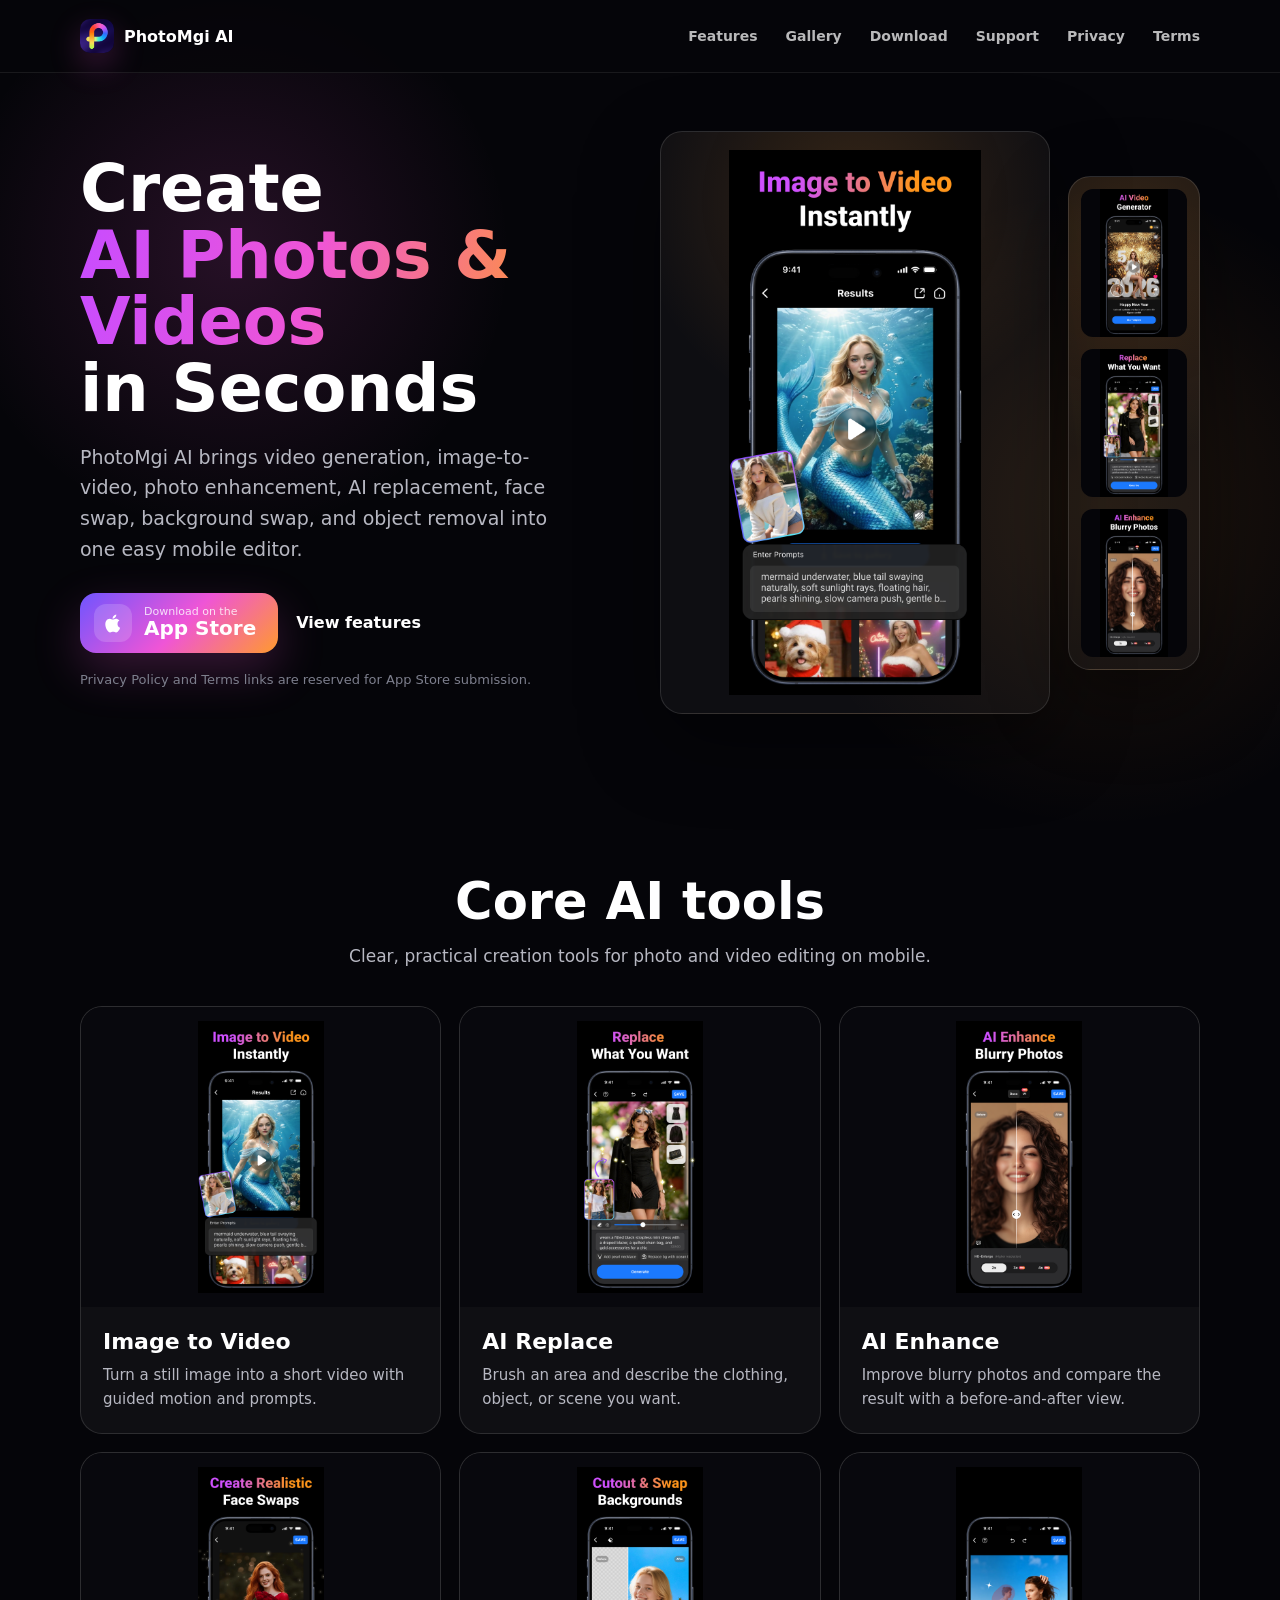
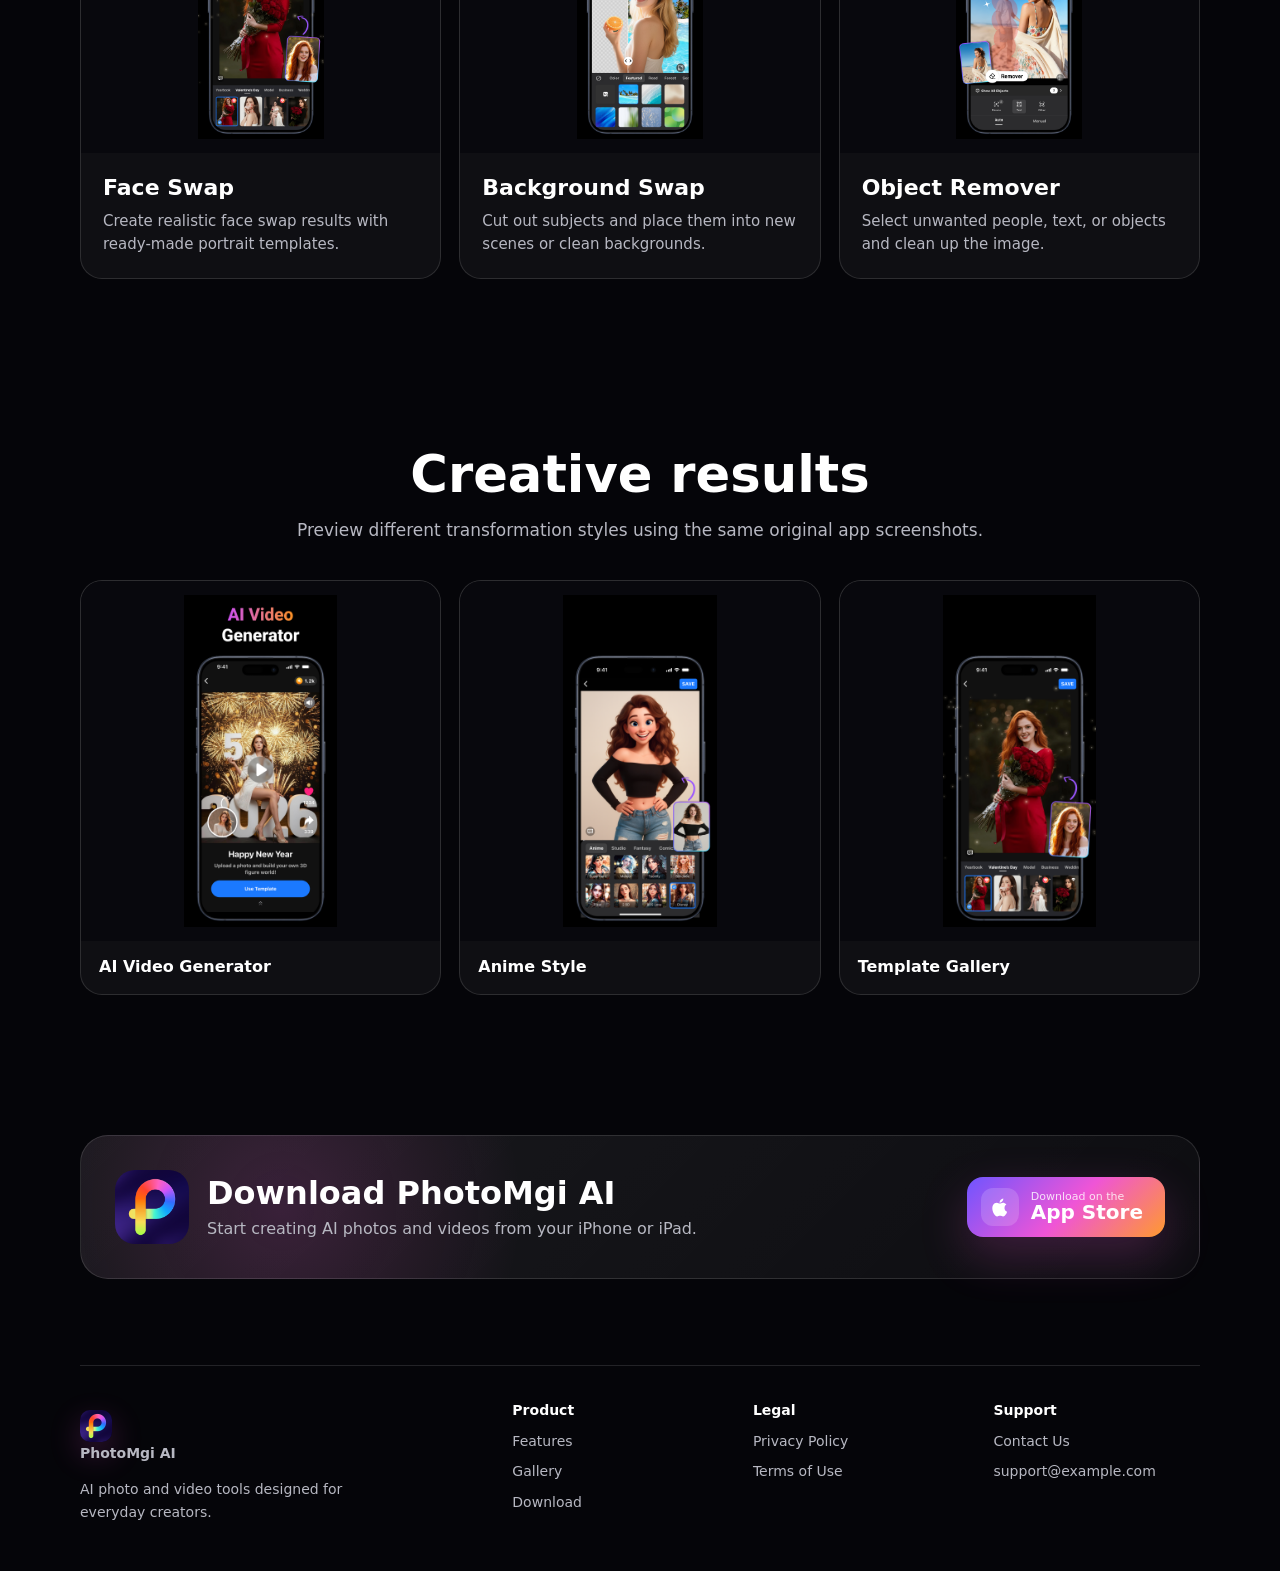
==== index.html @ 62ba2e7f "Add files via upload" ====
<!doctype html>
<html lang="en">
  <head>
    <meta charset="utf-8" />
    <meta name="viewport" content="width=device-width, initial-scale=1" />
    <title>PhotoMgi AI - AI Photo & Video Creator</title>
    <meta
      name="description"
      content="PhotoMgi AI helps you create AI videos, enhance photos, replace objects, swap backgrounds, and explore creative styles from your phone."
    />
    <link rel="icon" href="assets/logo.png" />
    <link rel="stylesheet" href="styles.css" />
  </head>
  <body>
    <header class="site-header">
      <div class="header-inner">
        <a class="brand" href="#top" aria-label="PhotoMgi AI home">
          <img src="assets/logo.png" alt="" />
          <span>PhotoMgi AI</span>
        </a>

        <button class="menu-button" type="button" aria-expanded="false" aria-controls="site-nav" data-menu-button>
          <span></span>
          <span></span>
        </button>

        <nav class="site-nav" id="site-nav" data-site-nav>
          <a href="#features">Features</a>
          <a href="#gallery">Gallery</a>
          <a href="#download">Download</a>
          <a href="#support">Support</a>
          <a href="#" data-placeholder-link>Privacy</a>
          <a href="#" data-placeholder-link>Terms</a>
        </nav>
      </div>
    </header>

    <main id="top">
      <section class="hero section">
        <div class="hero-copy">
          <h1>
            <span>Create</span>
            <span class="gradient-title">AI Photos & Videos</span>
            <span>in Seconds</span>
          </h1>
          <p>
            PhotoMgi AI brings video generation, image-to-video, photo enhancement,
            AI replacement, face swap, background swap, and object removal into one
            easy mobile editor.
          </p>
          <div class="hero-actions">
            <a class="store-button" href="#download">
              <span class="apple-icon" aria-hidden="true">
                <svg viewBox="0 0 24 24">
                  <path d="M16.5 12.9c0-2.2 1.8-3.2 1.9-3.3-1-1.5-2.6-1.7-3.2-1.8-1.4-.1-2.7.8-3.4.8-.7 0-1.8-.8-3-.8-1.5 0-2.9.9-3.7 2.2-1.6 2.8-.4 7 1.1 9.2.8 1.1 1.7 2.3 2.9 2.3 1.2 0 1.6-.7 3-.7s1.8.7 3 .7c1.3 0 2.1-1.1 2.8-2.2.9-1.3 1.2-2.5 1.2-2.6 0-.1-2.6-1-2.6-3.8ZM14.3 6.3c.6-.8 1.1-1.8 1-2.8-1 .1-2 .7-2.7 1.5-.6.7-1.1 1.7-1 2.7 1.1.1 2.1-.6 2.7-1.4Z" />
                </svg>
              </span>
              <span>
                <small>Download on the</small>
                <strong>App Store</strong>
              </span>
            </a>
            <a class="text-link" href="#features">View features</a>
          </div>
          <p class="fine-print">Privacy Policy and Terms links are reserved for App Store submission.</p>
        </div>

        <div class="hero-media" aria-label="PhotoMgi AI app screenshots">
          <figure class="primary-shot">
            <img src="assets/5.png" alt="PhotoMgi AI Image to Video screenshot" />
          </figure>
          <div class="shot-thumbs" aria-label="More PhotoMgi AI screenshots">
            <img src="assets/1.png" alt="AI Video Generator screenshot" />
            <img src="assets/4.png" alt="AI Replace screenshot" />
            <img src="assets/6.png" alt="AI Enhance screenshot" />
          </div>
        </div>
      </section>

      <section class="section feature-section" id="features">
        <div class="section-heading">
          <h2>Core AI tools</h2>
          <p>Clear, practical creation tools for photo and video editing on mobile.</p>
        </div>

        <div class="feature-grid">
          <article class="feature-card">
            <img src="assets/5.png" alt="Image to Video screenshot" />
            <div>
              <h3>Image to Video</h3>
              <p>Turn a still image into a short video with guided motion and prompts.</p>
            </div>
          </article>
          <article class="feature-card">
            <img src="assets/4.png" alt="AI Replace screenshot" />
            <div>
              <h3>AI Replace</h3>
              <p>Brush an area and describe the clothing, object, or scene you want.</p>
            </div>
          </article>
          <article class="feature-card">
            <img src="assets/6.png" alt="AI Enhance screenshot" />
            <div>
              <h3>AI Enhance</h3>
              <p>Improve blurry photos and compare the result with a before-and-after view.</p>
            </div>
          </article>
          <article class="feature-card">
            <img src="assets/7.png" alt="Face Swap screenshot" />
            <div>
              <h3>Face Swap</h3>
              <p>Create realistic face swap results with ready-made portrait templates.</p>
            </div>
          </article>
          <article class="feature-card">
            <img src="assets/8.png" alt="Background Swap screenshot" />
            <div>
              <h3>Background Swap</h3>
              <p>Cut out subjects and place them into new scenes or clean backgrounds.</p>
            </div>
          </article>
          <article class="feature-card">
            <img src="assets/2.png" alt="Object Remover screenshot" />
            <div>
              <h3>Object Remover</h3>
              <p>Select unwanted people, text, or objects and clean up the image.</p>
            </div>
          </article>
        </div>
      </section>

      <section class="section gallery-section" id="gallery">
        <div class="section-heading">
          <h2>Creative results</h2>
          <p>Preview different transformation styles using the same original app screenshots.</p>
        </div>
        <div class="gallery-row">
          <figure>
            <img src="assets/1.png" alt="AI Video Generator screenshot" />
            <figcaption>AI Video Generator</figcaption>
          </figure>
          <figure>
            <img src="assets/3.png" alt="Anime style screenshot" />
            <figcaption>Anime Style</figcaption>
          </figure>
          <figure>
            <img src="assets/759.png" alt="Template gallery screenshot" />
            <figcaption>Template Gallery</figcaption>
          </figure>
        </div>
      </section>

      <section class="download-section section" id="download">
        <div class="download-copy">
          <img src="assets/logo.png" alt="" />
          <div>
            <h2>Download PhotoMgi AI</h2>
            <p>Start creating AI photos and videos from your iPhone or iPad.</p>
          </div>
        </div>
        <a class="store-button" href="#" data-placeholder-link>
          <span class="apple-icon" aria-hidden="true">
            <svg viewBox="0 0 24 24">
              <path d="M16.5 12.9c0-2.2 1.8-3.2 1.9-3.3-1-1.5-2.6-1.7-3.2-1.8-1.4-.1-2.7.8-3.4.8-.7 0-1.8-.8-3-.8-1.5 0-2.9.9-3.7 2.2-1.6 2.8-.4 7 1.1 9.2.8 1.1 1.7 2.3 2.9 2.3 1.2 0 1.6-.7 3-.7s1.8.7 3 .7c1.3 0 2.1-1.1 2.8-2.2.9-1.3 1.2-2.5 1.2-2.6 0-.1-2.6-1-2.6-3.8ZM14.3 6.3c.6-.8 1.1-1.8 1-2.8-1 .1-2 .7-2.7 1.5-.6.7-1.1 1.7-1 2.7 1.1.1 2.1-.6 2.7-1.4Z" />
            </svg>
          </span>
          <span>
            <small>Download on the</small>
            <strong>App Store</strong>
          </span>
        </a>
      </section>
    </main>

    <footer class="site-footer" id="support">
      <div>
        <a class="brand footer-brand" href="#top">
          <img src="assets/logo.png" alt="" />
          <span>PhotoMgi AI</span>
        </a>
        <p>AI photo and video tools designed for everyday creators.</p>
      </div>
      <nav aria-label="Footer product links">
        <h4>Product</h4>
        <a href="#features">Features</a>
        <a href="#gallery">Gallery</a>
        <a href="#download">Download</a>
      </nav>
      <nav aria-label="Legal links">
        <h4>Legal</h4>
        <a href="#" data-placeholder-link>Privacy Policy</a>
        <a href="#" data-placeholder-link>Terms of Use</a>
      </nav>
      <nav aria-label="Support links">
        <h4>Support</h4>
        <a href="mailto:support@example.com">Contact Us</a>
        <a href="mailto:support@example.com">support@example.com</a>
      </nav>
    </footer>

    <div class="toast" role="status" aria-live="polite" data-toast>
      Link placeholder ready. Send the final URL and I can replace it.
    </div>

    <script src="script.js"></script>
  </body>
</html>
---- styles.css ----
:root {
  color-scheme: dark;
  --bg: #050509;
  --panel: #121218;
  --panel-2: #191922;
  --text: #ffffff;
  --muted: #b7b8c2;
  --soft: #7d7f8d;
  --line: rgba(255, 255, 255, 0.12);
  --pink: #ef55d6;
  --orange: #ff9a2e;
  --blue: #2384ff;
  --radius: 22px;
  font-family: Inter, ui-sans-serif, system-ui, -apple-system, BlinkMacSystemFont, "Segoe UI", sans-serif;
}

* {
  box-sizing: border-box;
}

html {
  scroll-behavior: smooth;
}

body {
  margin: 0;
  background:
    radial-gradient(circle at 18% 8%, rgba(239, 85, 214, 0.14), transparent 280px),
    radial-gradient(circle at 86% 16%, rgba(255, 154, 46, 0.11), transparent 320px),
    var(--bg);
  color: var(--text);
}

a {
  color: inherit;
  text-decoration: none;
}

img {
  display: block;
  max-width: 100%;
}

button {
  font: inherit;
}

.section,
.header-inner,
.site-footer {
  width: min(1120px, calc(100% - 40px));
  margin: 0 auto;
}

.site-header {
  z-index: 20;
  border-bottom: 1px solid rgba(255, 255, 255, 0.08);
  background: rgba(5, 5, 9, 0.82);
}

.header-inner {
  display: flex;
  align-items: center;
  justify-content: space-between;
  min-height: 72px;
  gap: 22px;
}

.brand {
  display: inline-flex;
  align-items: center;
  gap: 10px;
  font-weight: 850;
  letter-spacing: 0;
}

.brand img {
  width: 34px;
  height: 34px;
  border-radius: 10px;
  box-shadow: 0 12px 32px rgba(239, 85, 214, 0.24);
}

.site-nav {
  display: flex;
  align-items: center;
  gap: 28px;
  color: rgba(255, 255, 255, 0.72);
  font-size: 14px;
  font-weight: 700;
}

.site-nav a:hover {
  color: #fff;
}

.menu-button {
  display: none;
}

.hero {
  display: grid;
  grid-template-columns: minmax(0, 0.9fr) minmax(360px, 1.1fr);
  align-items: center;
  gap: 50px;
  padding: 58px 0 76px;
}

.hero-copy h1 {
  max-width: 620px;
  margin: 0;
  font-size: clamp(48px, 5.1vw, 72px);
  line-height: 1.02;
  font-weight: 900;
  letter-spacing: 0;
}

.hero-copy h1 span {
  display: block;
}

.hero-copy h1 .gradient-title {
  background: linear-gradient(100deg, #c84cff 0%, var(--pink) 48%, var(--orange) 100%);
  -webkit-background-clip: text;
  color: transparent;
}

.hero-copy p {
  max-width: 560px;
  margin: 20px 0 0;
  color: var(--muted);
  font-size: 19px;
  line-height: 1.62;
}

.hero-actions {
  display: flex;
  flex-wrap: wrap;
  align-items: center;
  gap: 18px;
  margin-top: 28px;
}

.store-button {
  display: inline-flex;
  align-items: center;
  gap: 12px;
  min-height: 60px;
  padding: 10px 22px 10px 14px;
  border-radius: 16px;
  color: #fff;
  background: linear-gradient(135deg, #6f55ff, var(--pink) 52%, var(--orange));
  box-shadow: 0 18px 48px rgba(239, 85, 214, 0.22);
}

.apple-icon {
  display: grid;
  place-items: center;
  width: 38px;
  height: 38px;
  border-radius: 12px;
  background: rgba(255, 255, 255, 0.16);
}

.apple-icon svg {
  width: 24px;
  height: 24px;
  fill: currentColor;
}

.store-button small,
.store-button strong {
  display: block;
  line-height: 1.05;
}

.store-button small {
  font-size: 11px;
  opacity: 0.82;
}

.store-button strong {
  font-size: 20px;
}

.text-link {
  color: #fff;
  font-weight: 800;
}

.fine-print {
  margin-top: 16px !important;
  color: var(--soft) !important;
  font-size: 13px !important;
}

.hero-media {
  display: grid;
  grid-template-columns: minmax(260px, 390px) 132px;
  gap: 18px;
  align-items: center;
  justify-content: end;
}

.primary-shot,
.shot-thumbs {
  margin: 0;
  border: 1px solid var(--line);
  border-radius: var(--radius);
  background:
    radial-gradient(circle at 50% 12%, rgba(255, 154, 46, 0.16), transparent 220px),
    rgba(255, 255, 255, 0.04);
  box-shadow: 0 28px 80px rgba(0, 0, 0, 0.46);
}

.primary-shot {
  padding: 18px;
}

.primary-shot img {
  width: 100%;
  max-height: 545px;
  object-fit: contain;
}

.shot-thumbs {
  display: grid;
  gap: 12px;
  padding: 12px;
}

.shot-thumbs img {
  width: 100%;
  max-height: 148px;
  object-fit: contain;
  border-radius: 12px;
  background: #050509;
}

.feature-section,
.gallery-section {
  padding: 84px 0;
}

.section-heading {
  max-width: 720px;
  margin: 0 auto 36px;
  text-align: center;
}

.section-heading h2 {
  margin: 0;
  font-size: clamp(34px, 4vw, 54px);
  line-height: 1.08;
  font-weight: 900;
}

.section-heading p {
  margin: 14px 0 0;
  color: var(--muted);
  font-size: 17px;
  line-height: 1.6;
}

.feature-grid {
  display: grid;
  grid-template-columns: repeat(3, 1fr);
  gap: 18px;
}

.feature-card {
  display: grid;
  grid-template-rows: 300px auto;
  overflow: hidden;
  border: 1px solid var(--line);
  border-radius: var(--radius);
  background: rgba(255, 255, 255, 0.045);
}

.feature-card img {
  width: 100%;
  height: 100%;
  padding: 14px;
  object-fit: contain;
  background: #08080d;
}

.feature-card div {
  padding: 22px;
}

.feature-card h3 {
  margin: 0;
  font-size: 22px;
  font-weight: 850;
}

.feature-card p {
  margin: 10px 0 0;
  color: var(--muted);
  font-size: 15px;
  line-height: 1.55;
}

.gallery-row {
  display: grid;
  grid-template-columns: repeat(3, 1fr);
  gap: 18px;
}

.gallery-row figure {
  margin: 0;
  overflow: hidden;
  border: 1px solid var(--line);
  border-radius: var(--radius);
  background: rgba(255, 255, 255, 0.045);
}

.gallery-row img {
  width: 100%;
  height: 360px;
  padding: 14px;
  object-fit: contain;
  background: #08080d;
}

.gallery-row figcaption {
  padding: 16px 18px 18px;
  font-weight: 800;
}

.download-section {
  display: flex;
  align-items: center;
  justify-content: space-between;
  gap: 28px;
  margin: 56px auto 86px;
  padding: 34px;
  border: 1px solid var(--line);
  border-radius: 28px;
  background:
    radial-gradient(circle at 18% 50%, rgba(239, 85, 214, 0.16), transparent 240px),
    linear-gradient(135deg, rgba(255, 255, 255, 0.085), rgba(255, 255, 255, 0.035));
}

.download-copy {
  display: flex;
  align-items: center;
  gap: 18px;
}

.download-copy img {
  width: 74px;
  height: 74px;
  border-radius: 20px;
}

.download-copy h2 {
  margin: 0;
  font-size: 32px;
  line-height: 1.1;
}

.download-copy p {
  margin: 8px 0 0;
  color: var(--muted);
  font-size: 16px;
}

.site-footer {
  display: grid;
  grid-template-columns: 1.35fr repeat(3, 0.7fr);
  gap: 34px;
  padding: 36px 0 48px;
  border-top: 1px solid var(--line);
}

.footer-brand img {
  width: 32px;
  height: 32px;
}

.site-footer p,
.site-footer a {
  color: var(--muted);
  font-size: 14px;
  line-height: 1.6;
}

.site-footer p {
  max-width: 320px;
  margin: 14px 0 0;
}

.site-footer h4 {
  margin: 0 0 12px;
  font-size: 14px;
  color: #fff;
}

.site-footer a {
  display: block;
  margin: 8px 0;
}

.toast {
  position: fixed;
  left: 50%;
  bottom: 22px;
  z-index: 40;
  transform: translate(-50%, 20px);
  opacity: 0;
  pointer-events: none;
  padding: 12px 16px;
  border: 1px solid var(--line);
  border-radius: 999px;
  background: rgba(18, 18, 24, 0.94);
  color: #fff;
  box-shadow: 0 18px 45px rgba(0, 0, 0, 0.5);
  transition: opacity 180ms ease, transform 180ms ease;
}

.toast.is-visible {
  opacity: 1;
  transform: translate(-50%, 0);
}

.legal-page {
  width: min(920px, calc(100% - 40px));
  margin: 0 auto;
  padding: 56px 0 86px;
}

.legal-document {
  padding: clamp(28px, 5vw, 56px);
  border: 1px solid var(--line);
  border-radius: 24px;
  background:
    radial-gradient(circle at 12% 0%, rgba(239, 85, 214, 0.12), transparent 260px),
    rgba(255, 255, 255, 0.045);
}

.legal-kicker {
  margin: 0 0 12px;
  color: var(--muted);
  font-size: 14px;
  font-weight: 800;
}

.legal-document h1 {
  margin: 0 0 28px;
  font-size: clamp(40px, 6vw, 64px);
  line-height: 1.04;
  font-weight: 900;
  letter-spacing: 0;
}

.legal-document h2 {
  margin: 34px 0 12px;
  font-size: 24px;
  line-height: 1.25;
  font-weight: 850;
}

.legal-document p,
.legal-document li {
  color: var(--muted);
  font-size: 16px;
  line-height: 1.78;
}

.legal-document p {
  margin: 0 0 16px;
}

.legal-document ul {
  margin: 0 0 18px;
  padding-left: 22px;
}

.legal-document a {
  color: #fff;
  font-weight: 800;
  text-decoration: underline;
  text-decoration-color: rgba(255, 255, 255, 0.35);
  text-underline-offset: 4px;
}

@media (max-width: 980px) {
  .header-inner {
    flex-wrap: wrap;
  }

  .menu-button {
    display: grid;
    place-items: center;
    width: 42px;
    height: 42px;
    margin-left: auto;
    border: 1px solid var(--line);
    border-radius: 14px;
    background: rgba(255, 255, 255, 0.05);
    color: #fff;
  }

  .menu-button span {
    width: 18px;
    height: 2px;
    margin: 3px 0;
    border-radius: 999px;
    background: currentColor;
  }

  .site-nav {
    display: none;
    flex: 1 0 100%;
    flex-direction: column;
    align-items: stretch;
    gap: 4px;
    padding: 12px;
    border: 1px solid var(--line);
    border-radius: 16px;
    background: rgba(255, 255, 255, 0.05);
  }

  .site-nav.is-open {
    display: flex;
  }

  .site-nav a {
    padding: 10px 12px;
  }

  .hero {
    grid-template-columns: 1fr;
    padding: 58px 0 74px;
  }

  .hero-media {
    justify-content: start;
  }

  .feature-grid,
  .gallery-row {
    grid-template-columns: repeat(2, 1fr);
  }

  .download-section,
  .download-copy {
    align-items: flex-start;
    flex-direction: column;
  }

  .site-footer {
    grid-template-columns: 1fr 1fr;
  }
}

@media (max-width: 640px) {
  .section,
  .header-inner,
  .site-footer {
    width: min(100% - 28px, 1120px);
  }

  .hero-copy h1 {
    font-size: clamp(42px, 12vw, 58px);
  }

  .hero-copy p {
    font-size: 16px;
  }

  .hero-media {
    grid-template-columns: 1fr;
  }

  .shot-thumbs {
    grid-template-columns: repeat(3, 1fr);
  }

  .shot-thumbs img {
    max-height: 150px;
  }

  .feature-grid,
  .gallery-row,
  .site-footer {
    grid-template-columns: 1fr;
  }

  .feature-card {
    grid-template-rows: auto auto;
  }

  .feature-card img,
  .gallery-row img {
    height: auto;
    max-height: 420px;
  }

  .download-section {
    padding: 24px;
  }
}
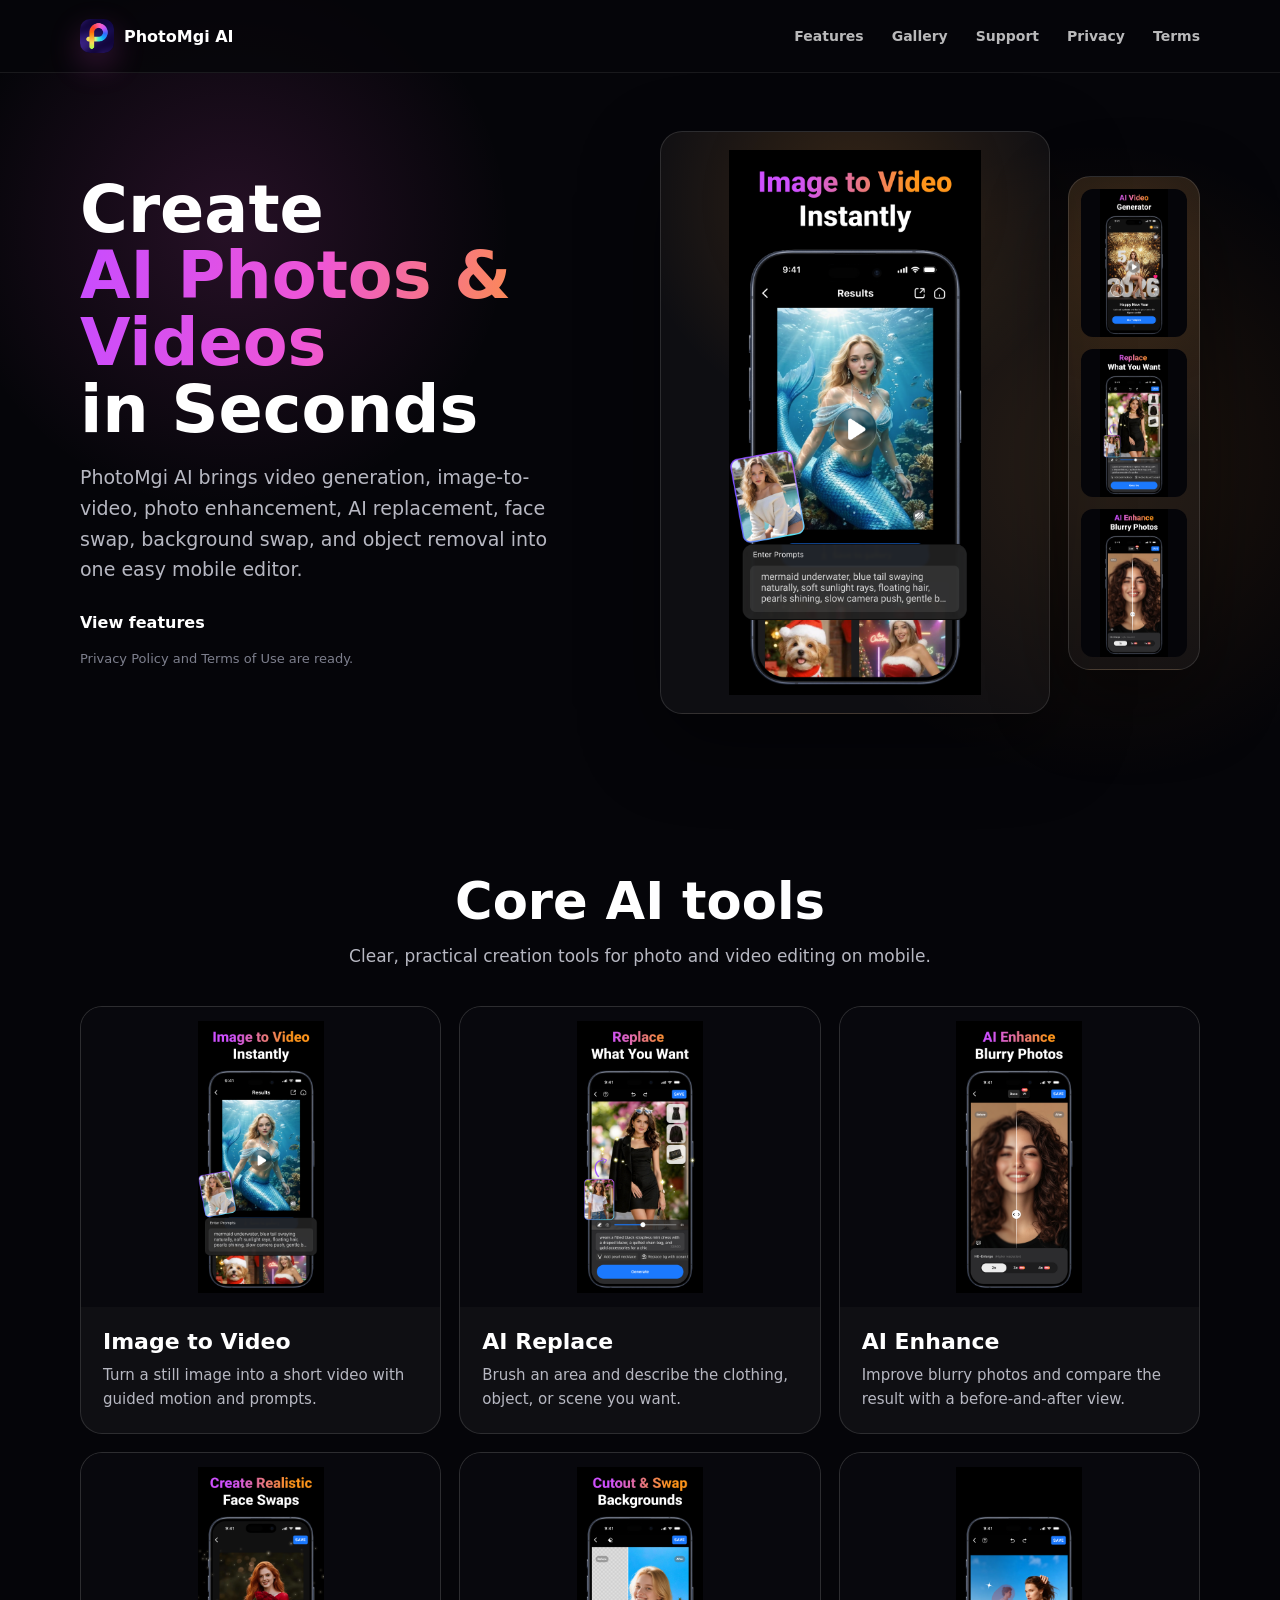
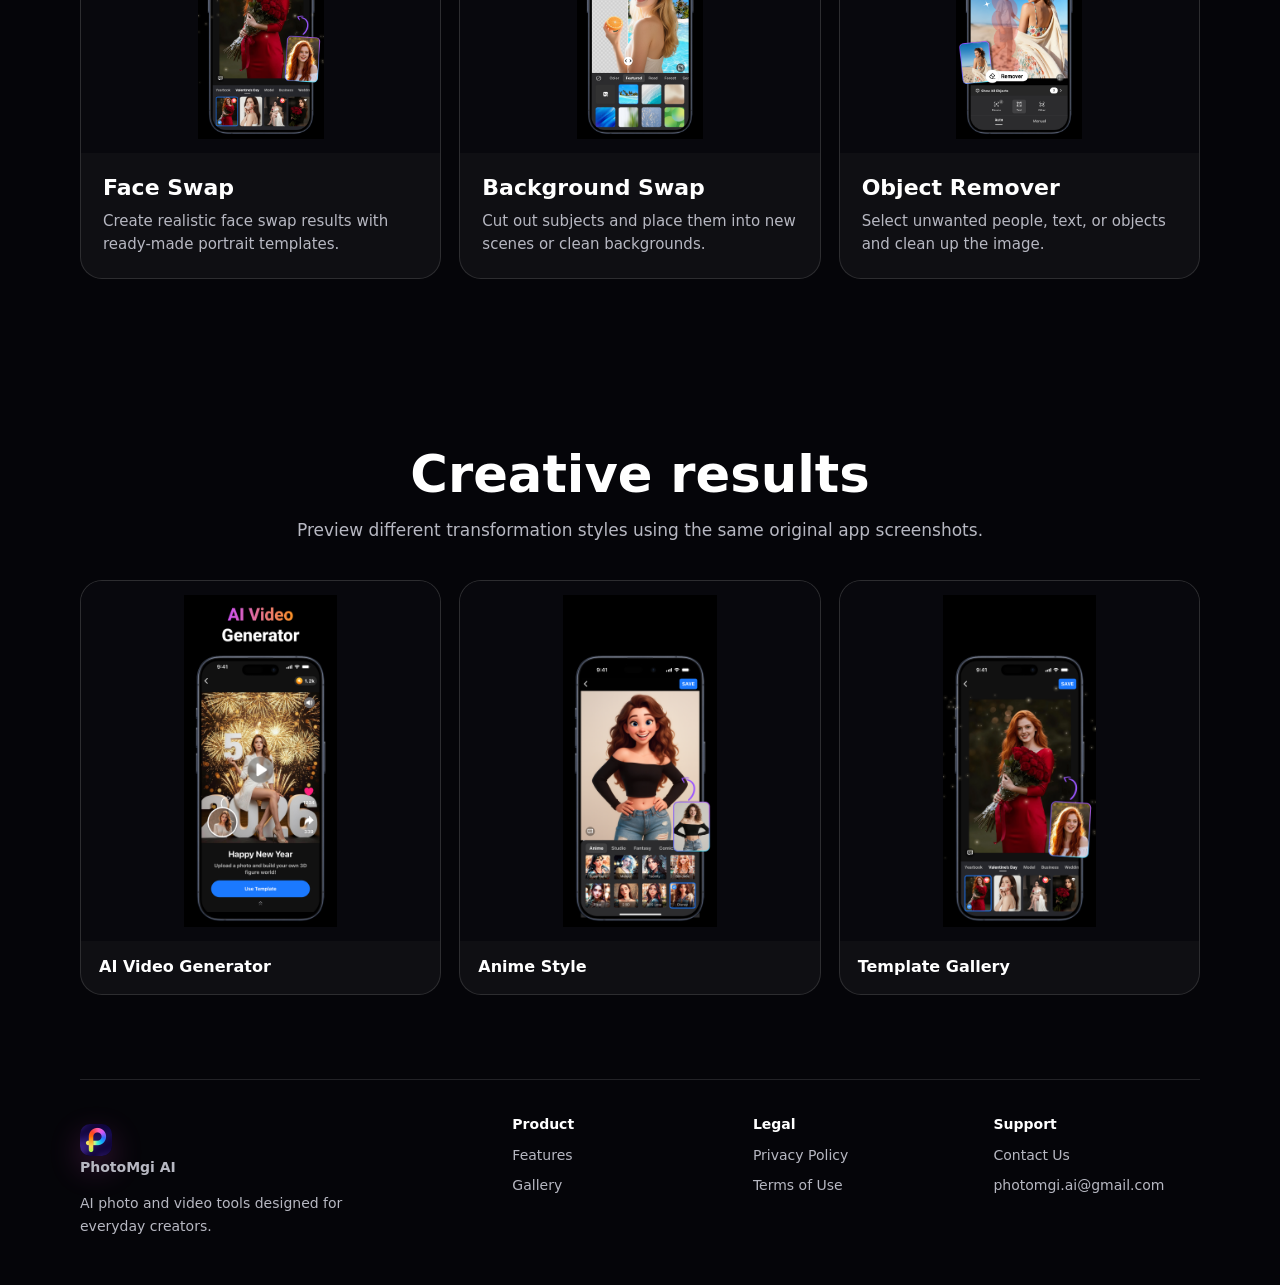
==== commit ac6d2e38: "Add files via upload" ====
--- a/index.html
+++ b/index.html
@@ -27,10 +27,9 @@
         <nav class="site-nav" id="site-nav" data-site-nav>
           <a href="#features">Features</a>
           <a href="#gallery">Gallery</a>
-          <a href="#download">Download</a>
           <a href="#support">Support</a>
-          <a href="#" data-placeholder-link>Privacy</a>
-          <a href="#" data-placeholder-link>Terms</a>
+          <a href="https://photomgi-ai.github.io/privacy_policy.html">Privacy</a>
+          <a href="https://photomgi-ai.github.io/term_of_service.html">Terms</a>
         </nav>
       </div>
     </header>
@@ -49,20 +48,9 @@
             easy mobile editor.
           </p>
           <div class="hero-actions">
-            <a class="store-button" href="#download">
-              <span class="apple-icon" aria-hidden="true">
-                <svg viewBox="0 0 24 24">
-                  <path d="M16.5 12.9c0-2.2 1.8-3.2 1.9-3.3-1-1.5-2.6-1.7-3.2-1.8-1.4-.1-2.7.8-3.4.8-.7 0-1.8-.8-3-.8-1.5 0-2.9.9-3.7 2.2-1.6 2.8-.4 7 1.1 9.2.8 1.1 1.7 2.3 2.9 2.3 1.2 0 1.6-.7 3-.7s1.8.7 3 .7c1.3 0 2.1-1.1 2.8-2.2.9-1.3 1.2-2.5 1.2-2.6 0-.1-2.6-1-2.6-3.8ZM14.3 6.3c.6-.8 1.1-1.8 1-2.8-1 .1-2 .7-2.7 1.5-.6.7-1.1 1.7-1 2.7 1.1.1 2.1-.6 2.7-1.4Z" />
-                </svg>
-              </span>
-              <span>
-                <small>Download on the</small>
-                <strong>App Store</strong>
-              </span>
-            </a>
             <a class="text-link" href="#features">View features</a>
           </div>
-          <p class="fine-print">Privacy Policy and Terms links are reserved for App Store submission.</p>
+          <p class="fine-print">Privacy Policy and Terms of Use are ready.</p>
         </div>
 
         <div class="hero-media" aria-label="PhotoMgi AI app screenshots">
@@ -150,26 +138,6 @@
         </div>
       </section>
 
-      <section class="download-section section" id="download">
-        <div class="download-copy">
-          <img src="assets/logo.png" alt="" />
-          <div>
-            <h2>Download PhotoMgi AI</h2>
-            <p>Start creating AI photos and videos from your iPhone or iPad.</p>
-          </div>
-        </div>
-        <a class="store-button" href="#" data-placeholder-link>
-          <span class="apple-icon" aria-hidden="true">
-            <svg viewBox="0 0 24 24">
-              <path d="M16.5 12.9c0-2.2 1.8-3.2 1.9-3.3-1-1.5-2.6-1.7-3.2-1.8-1.4-.1-2.7.8-3.4.8-.7 0-1.8-.8-3-.8-1.5 0-2.9.9-3.7 2.2-1.6 2.8-.4 7 1.1 9.2.8 1.1 1.7 2.3 2.9 2.3 1.2 0 1.6-.7 3-.7s1.8.7 3 .7c1.3 0 2.1-1.1 2.8-2.2.9-1.3 1.2-2.5 1.2-2.6 0-.1-2.6-1-2.6-3.8ZM14.3 6.3c.6-.8 1.1-1.8 1-2.8-1 .1-2 .7-2.7 1.5-.6.7-1.1 1.7-1 2.7 1.1.1 2.1-.6 2.7-1.4Z" />
-            </svg>
-          </span>
-          <span>
-            <small>Download on the</small>
-            <strong>App Store</strong>
-          </span>
-        </a>
-      </section>
     </main>
 
     <footer class="site-footer" id="support">
@@ -184,23 +152,18 @@
         <h4>Product</h4>
         <a href="#features">Features</a>
         <a href="#gallery">Gallery</a>
-        <a href="#download">Download</a>
       </nav>
       <nav aria-label="Legal links">
         <h4>Legal</h4>
-        <a href="#" data-placeholder-link>Privacy Policy</a>
-        <a href="#" data-placeholder-link>Terms of Use</a>
+        <a href="https://photomgi-ai.github.io/privacy_policy.html">Privacy Policy</a>
+        <a href="https://photomgi-ai.github.io/term_of_service.html">Terms of Use</a>
       </nav>
       <nav aria-label="Support links">
         <h4>Support</h4>
-        <a href="mailto:support@example.com">Contact Us</a>
-        <a href="mailto:support@example.com">support@example.com</a>
+        <a href="mailto:photomgi.ai@gmail.com">Contact Us</a>
+        <a href="mailto:photomgi.ai@gmail.com">photomgi.ai@gmail.com</a>
       </nav>
     </footer>
-
-    <div class="toast" role="status" aria-live="polite" data-toast>
-      Link placeholder ready. Send the final URL and I can replace it.
-    </div>
 
     <script src="script.js"></script>
   </body>
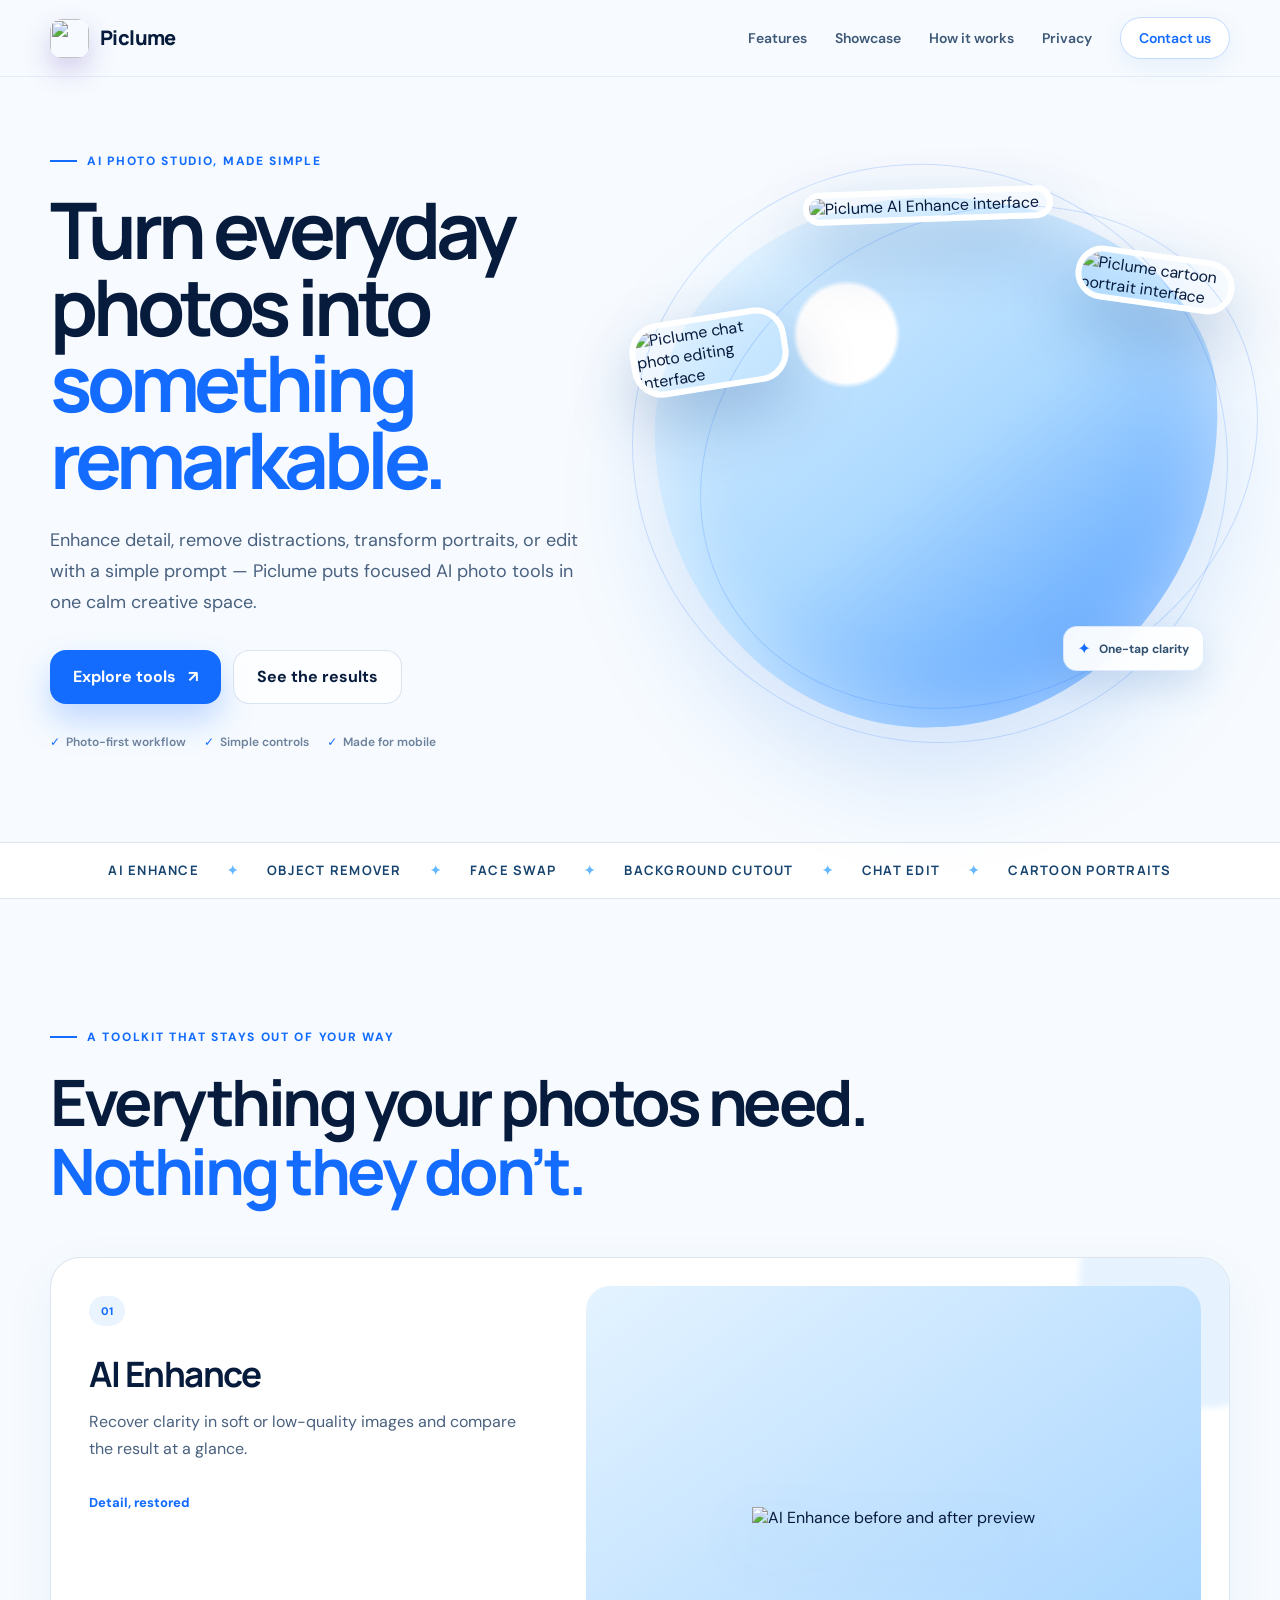
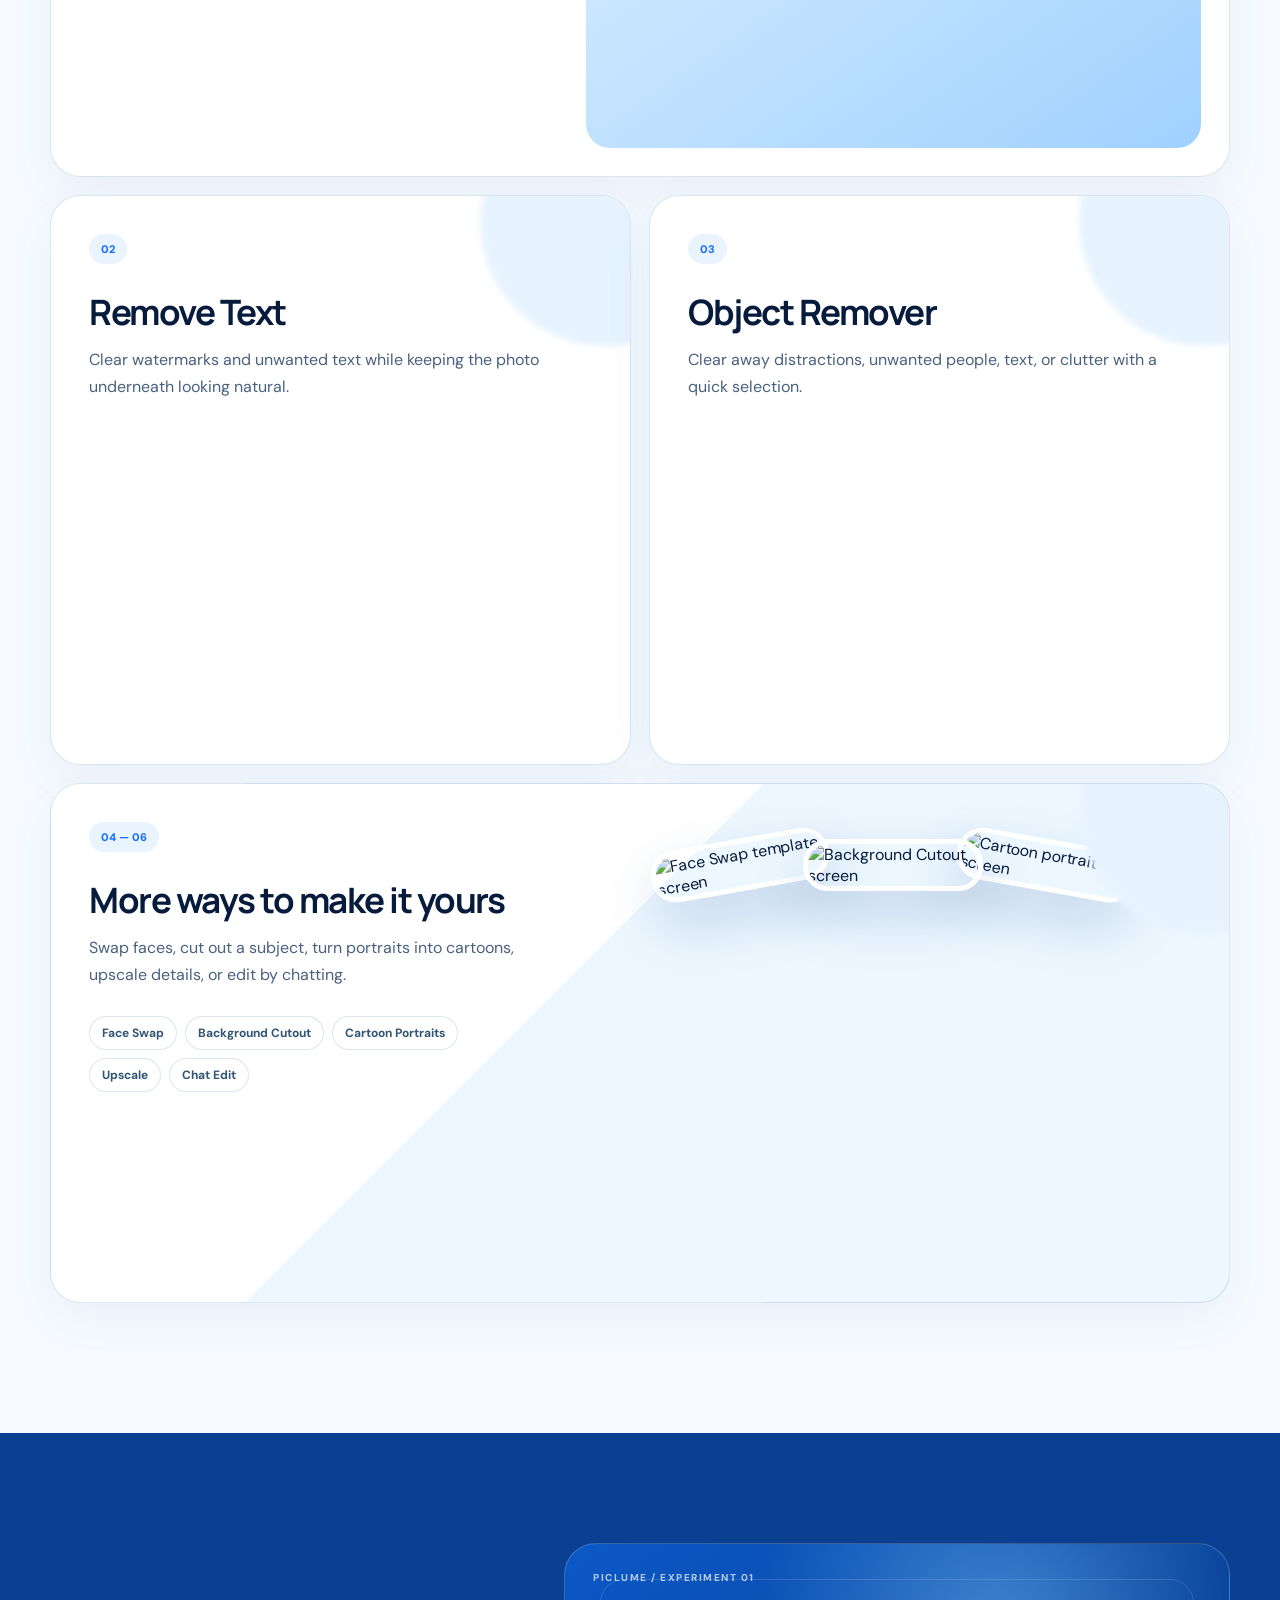
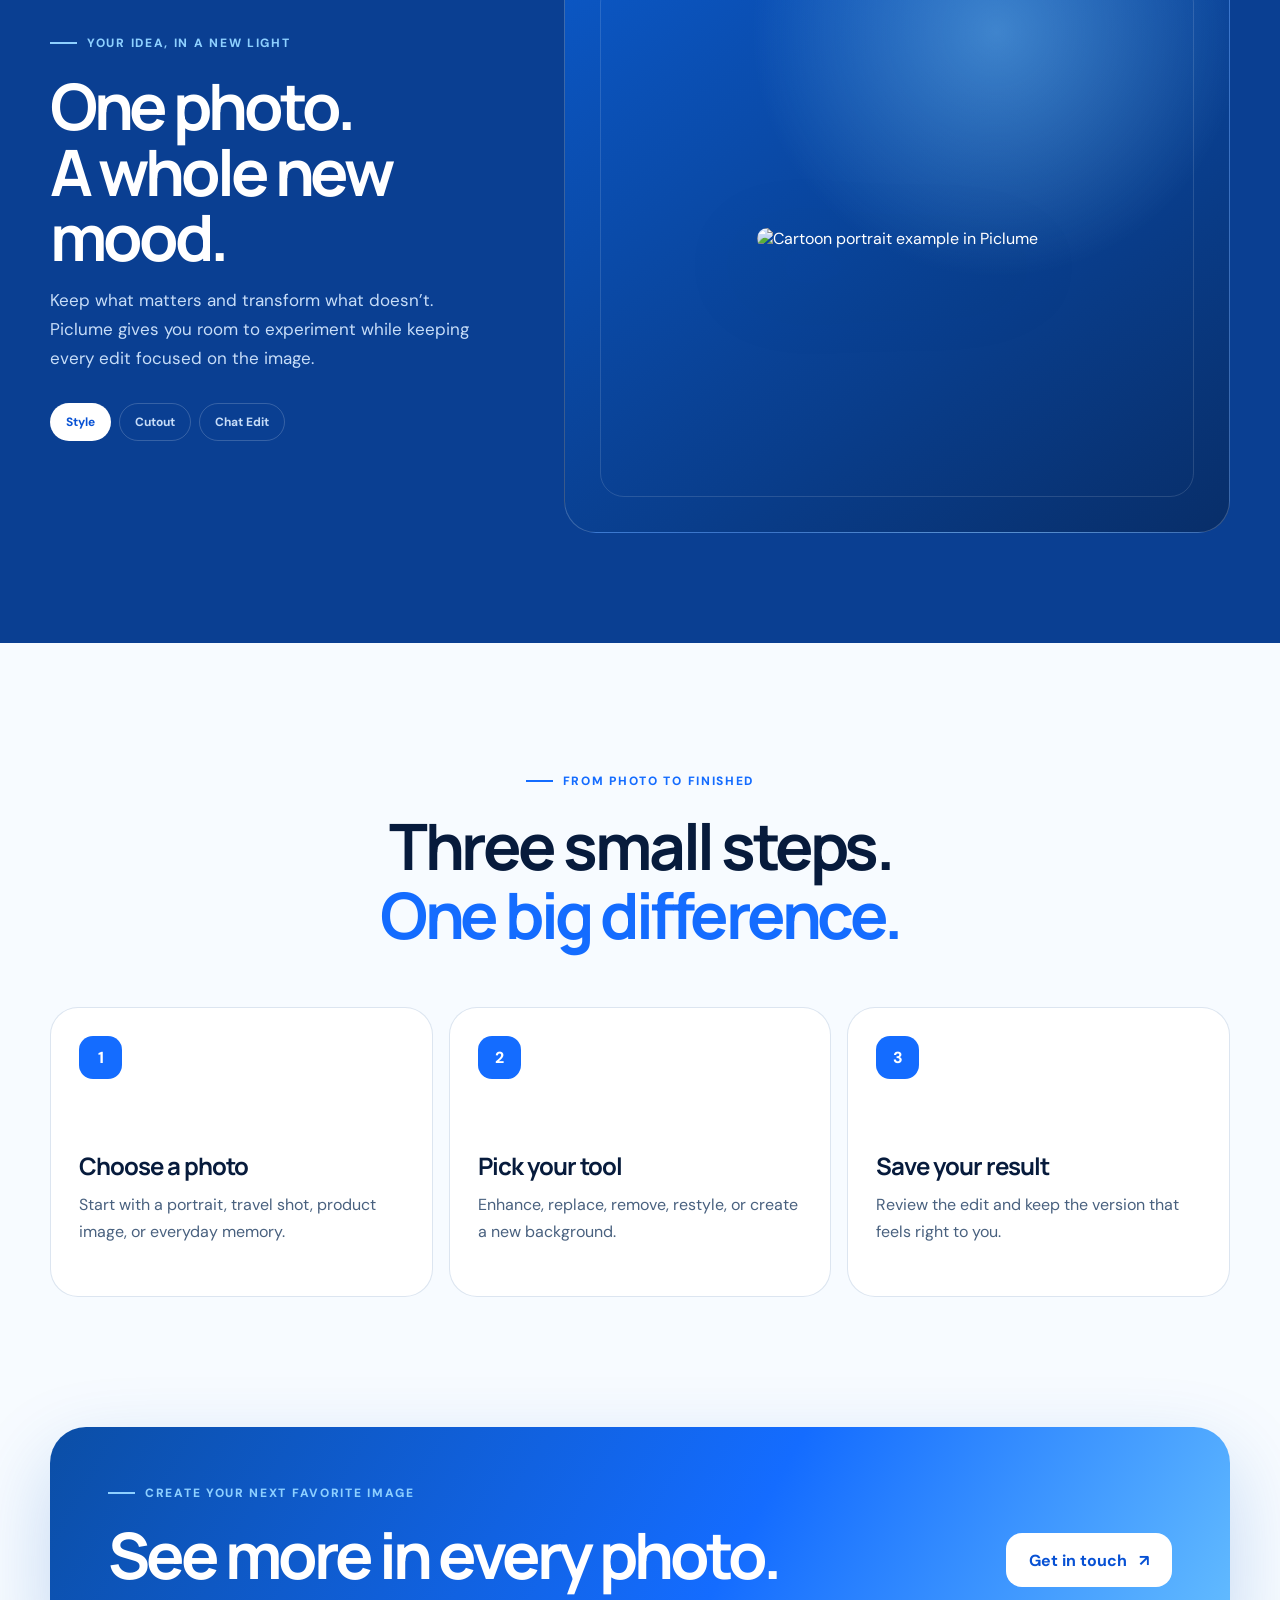
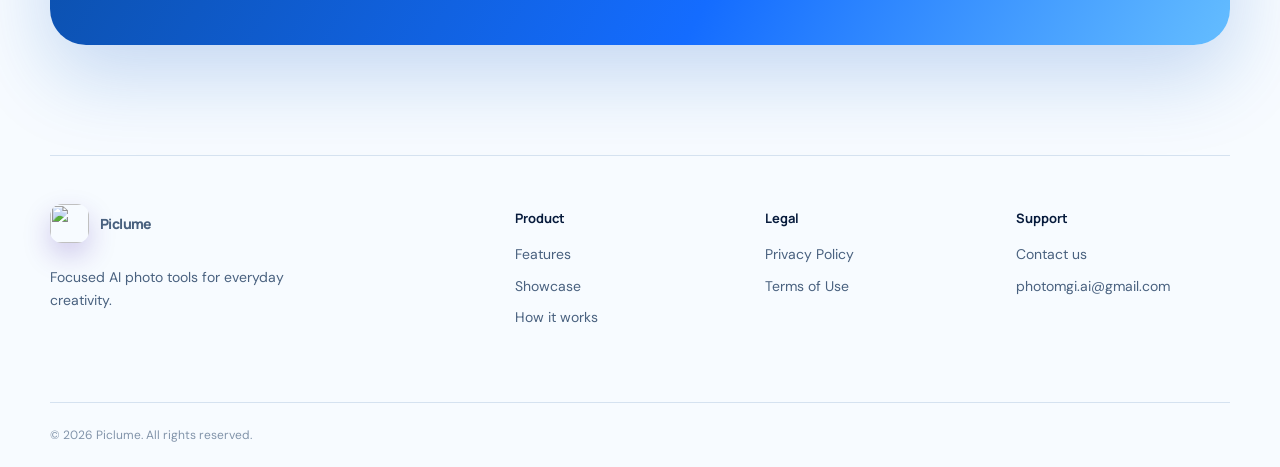
==== commit 26f2a5ef: "Add files via upload" ====
--- a/index.html
+++ b/index.html
@@ -1,170 +1,176 @@
-<!doctype html>
-<html lang="en">
-  <head>
-    <meta charset="utf-8" />
-    <meta name="viewport" content="width=device-width, initial-scale=1" />
-    <title>PhotoMgi AI - AI Photo & Video Creator</title>
-    <meta
-      name="description"
-      content="PhotoMgi AI helps you create AI videos, enhance photos, replace objects, swap backgrounds, and explore creative styles from your phone."
-    />
-    <link rel="icon" href="assets/logo.png" />
-    <link rel="stylesheet" href="styles.css" />
-  </head>
-  <body>
-    <header class="site-header">
-      <div class="header-inner">
-        <a class="brand" href="#top" aria-label="PhotoMgi AI home">
-          <img src="assets/logo.png" alt="" />
-          <span>PhotoMgi AI</span>
-        </a>
-
-        <button class="menu-button" type="button" aria-expanded="false" aria-controls="site-nav" data-menu-button>
-          <span></span>
-          <span></span>
-        </button>
-
-        <nav class="site-nav" id="site-nav" data-site-nav>
-          <a href="#features">Features</a>
-          <a href="#gallery">Gallery</a>
-          <a href="#support">Support</a>
-          <a href="https://photomgi-ai.github.io/privacy_policy.html">Privacy</a>
-          <a href="https://photomgi-ai.github.io/term_of_service.html">Terms</a>
-        </nav>
-      </div>
-    </header>
-
-    <main id="top">
-      <section class="hero section">
-        <div class="hero-copy">
-          <h1>
-            <span>Create</span>
-            <span class="gradient-title">AI Photos & Videos</span>
-            <span>in Seconds</span>
-          </h1>
-          <p>
-            PhotoMgi AI brings video generation, image-to-video, photo enhancement,
-            AI replacement, face swap, background swap, and object removal into one
-            easy mobile editor.
-          </p>
-          <div class="hero-actions">
-            <a class="text-link" href="#features">View features</a>
-          </div>
-          <p class="fine-print">Privacy Policy and Terms of Use are ready.</p>
-        </div>
-
-        <div class="hero-media" aria-label="PhotoMgi AI app screenshots">
-          <figure class="primary-shot">
-            <img src="assets/5.png" alt="PhotoMgi AI Image to Video screenshot" />
-          </figure>
-          <div class="shot-thumbs" aria-label="More PhotoMgi AI screenshots">
-            <img src="assets/1.png" alt="AI Video Generator screenshot" />
-            <img src="assets/4.png" alt="AI Replace screenshot" />
-            <img src="assets/6.png" alt="AI Enhance screenshot" />
-          </div>
-        </div>
-      </section>
-
-      <section class="section feature-section" id="features">
-        <div class="section-heading">
-          <h2>Core AI tools</h2>
-          <p>Clear, practical creation tools for photo and video editing on mobile.</p>
-        </div>
-
-        <div class="feature-grid">
-          <article class="feature-card">
-            <img src="assets/5.png" alt="Image to Video screenshot" />
-            <div>
-              <h3>Image to Video</h3>
-              <p>Turn a still image into a short video with guided motion and prompts.</p>
-            </div>
-          </article>
-          <article class="feature-card">
-            <img src="assets/4.png" alt="AI Replace screenshot" />
-            <div>
-              <h3>AI Replace</h3>
-              <p>Brush an area and describe the clothing, object, or scene you want.</p>
-            </div>
-          </article>
-          <article class="feature-card">
-            <img src="assets/6.png" alt="AI Enhance screenshot" />
-            <div>
-              <h3>AI Enhance</h3>
-              <p>Improve blurry photos and compare the result with a before-and-after view.</p>
-            </div>
-          </article>
-          <article class="feature-card">
-            <img src="assets/7.png" alt="Face Swap screenshot" />
-            <div>
-              <h3>Face Swap</h3>
-              <p>Create realistic face swap results with ready-made portrait templates.</p>
-            </div>
-          </article>
-          <article class="feature-card">
-            <img src="assets/8.png" alt="Background Swap screenshot" />
-            <div>
-              <h3>Background Swap</h3>
-              <p>Cut out subjects and place them into new scenes or clean backgrounds.</p>
-            </div>
-          </article>
-          <article class="feature-card">
-            <img src="assets/2.png" alt="Object Remover screenshot" />
-            <div>
-              <h3>Object Remover</h3>
-              <p>Select unwanted people, text, or objects and clean up the image.</p>
-            </div>
-          </article>
-        </div>
-      </section>
-
-      <section class="section gallery-section" id="gallery">
-        <div class="section-heading">
-          <h2>Creative results</h2>
-          <p>Preview different transformation styles using the same original app screenshots.</p>
-        </div>
-        <div class="gallery-row">
-          <figure>
-            <img src="assets/1.png" alt="AI Video Generator screenshot" />
-            <figcaption>AI Video Generator</figcaption>
-          </figure>
-          <figure>
-            <img src="assets/3.png" alt="Anime style screenshot" />
-            <figcaption>Anime Style</figcaption>
-          </figure>
-          <figure>
-            <img src="assets/759.png" alt="Template gallery screenshot" />
-            <figcaption>Template Gallery</figcaption>
-          </figure>
-        </div>
-      </section>
-
-    </main>
-
-    <footer class="site-footer" id="support">
-      <div>
-        <a class="brand footer-brand" href="#top">
-          <img src="assets/logo.png" alt="" />
-          <span>PhotoMgi AI</span>
-        </a>
-        <p>AI photo and video tools designed for everyday creators.</p>
-      </div>
-      <nav aria-label="Footer product links">
-        <h4>Product</h4>
-        <a href="#features">Features</a>
-        <a href="#gallery">Gallery</a>
-      </nav>
-      <nav aria-label="Legal links">
-        <h4>Legal</h4>
-        <a href="https://photomgi-ai.github.io/privacy_policy.html">Privacy Policy</a>
-        <a href="https://photomgi-ai.github.io/term_of_service.html">Terms of Use</a>
-      </nav>
-      <nav aria-label="Support links">
-        <h4>Support</h4>
-        <a href="mailto:photomgi.ai@gmail.com">Contact Us</a>
-        <a href="mailto:photomgi.ai@gmail.com">photomgi.ai@gmail.com</a>
-      </nav>
-    </footer>
-
-    <script src="script.js"></script>
-  </body>
-</html>
+<!doctype html>
+<html lang="en">
+  <head>
+    <meta charset="utf-8" />
+    <meta name="viewport" content="width=device-width, initial-scale=1" />
+    <meta name="theme-color" content="#f7fbff" />
+    <meta name="description" content="Piclume is an AI photo editor for enhancing, removing, restyling, and transforming images." />
+    <title>Piclume — Imagine more from every photo</title>
+    <link rel="icon" href="assets/logo.png" />
+    <link rel="stylesheet" href="styles.css" />
+  </head>
+  <body>
+    <a class="skip-link" href="#main">Skip to content</a>
+    <header class="site-header">
+      <div class="nav-shell">
+        <a class="brand" href="#top" aria-label="Piclume home">
+          <img class="brand-logo" src="assets/logo.png" alt="" />
+          <span>Piclume</span>
+        </a>
+        <button class="menu-button" type="button" aria-expanded="false" aria-controls="site-nav" data-menu-button>
+          <span></span><span></span>
+          <span class="sr-only">Toggle navigation</span>
+        </button>
+        <nav class="site-nav" id="site-nav" data-site-nav aria-label="Main navigation">
+          <a href="#features">Features</a>
+          <a href="#showcase">Showcase</a>
+          <a href="#how-it-works">How it works</a>
+          <a href="privacy_policy.html">Privacy</a>
+          <a class="nav-cta" href="mailto:photomgi.ai@gmail.com">Contact us</a>
+        </nav>
+      </div>
+    </header>
+
+    <main id="main">
+      <section class="hero section" id="top">
+        <div class="hero-copy reveal">
+          <p class="eyebrow"><span></span> AI photo studio, made simple</p>
+          <h1>Turn everyday photos into <em>something remarkable.</em></h1>
+          <p class="hero-intro">Enhance detail, remove distractions, transform portraits, or edit with a simple prompt — Piclume puts focused AI photo tools in one calm creative space.</p>
+          <div class="hero-actions">
+            <a class="button button-primary" href="#features">Explore tools <span aria-hidden="true">↗</span></a>
+            <a class="button button-secondary" href="#showcase">See the results</a>
+          </div>
+          <div class="trust-row" aria-label="Product highlights">
+            <span>Photo-first workflow</span>
+            <span>Simple controls</span>
+            <span>Made for mobile</span>
+          </div>
+        </div>
+
+        <div class="hero-stage reveal" aria-label="Piclume photo editing previews">
+          <div class="stage-orbit orbit-one"></div>
+          <div class="stage-orbit orbit-two"></div>
+          <article class="phone-card phone-main">
+            <img src="assets/enhance.png" alt="Piclume AI Enhance interface" />
+          </article>
+          <article class="phone-card phone-left">
+            <img src="assets/chat.png" alt="Piclume chat photo editing interface" />
+          </article>
+          <article class="phone-card phone-right">
+            <img src="assets/cartoon.png" alt="Piclume cartoon portrait interface" />
+          </article>
+          <div class="floating-note note-one"><span>✦</span> One-tap clarity</div>
+        </div>
+      </section>
+
+      <section class="ticker" aria-label="Piclume capabilities">
+        <div class="ticker-track">
+          <span>AI Enhance</span><i>✦</i><span>Object Remover</span><i>✦</i><span>Face Swap</span><i>✦</i><span>Background Cutout</span><i>✦</i><span>Chat Edit</span><i>✦</i><span>Cartoon Portraits</span>
+        </div>
+      </section>
+
+      <section class="section features" id="features">
+        <div class="section-heading reveal">
+          <p class="eyebrow"><span></span> A toolkit that stays out of your way</p>
+          <h2>Everything your photos need.<br /><em>Nothing they don’t.</em></h2>
+        </div>
+        <div class="feature-grid">
+          <article class="feature-card feature-large reveal">
+            <div class="feature-copy">
+              <span class="feature-number">01</span>
+              <h3>AI Enhance</h3>
+              <p>Recover clarity in soft or low-quality images and compare the result at a glance.</p>
+              <span class="feature-chip">Detail, restored</span>
+            </div>
+            <div class="feature-visual enhance-visual">
+              <img src="assets/enhance.png" alt="AI Enhance before and after preview" loading="lazy" />
+            </div>
+          </article>
+          <article class="feature-card reveal">
+            <div class="feature-copy">
+              <span class="feature-number">02</span>
+              <h3>Remove Text</h3>
+              <p>Clear watermarks and unwanted text while keeping the photo underneath looking natural.</p>
+            </div>
+            <img class="card-shot" src="assets/remove-text.png" alt="AI text and watermark removal screen" loading="lazy" />
+          </article>
+          <article class="feature-card reveal">
+            <div class="feature-copy">
+              <span class="feature-number">03</span>
+              <h3>Object Remover</h3>
+              <p>Clear away distractions, unwanted people, text, or clutter with a quick selection.</p>
+            </div>
+            <img class="card-shot" src="assets/remove.png" alt="Object Remover editing screen" loading="lazy" />
+          </article>
+          <article class="feature-card feature-wide reveal">
+            <div class="feature-copy">
+              <span class="feature-number">04 — 06</span>
+              <h3>More ways to make it yours</h3>
+              <p>Swap faces, cut out a subject, turn portraits into cartoons, upscale details, or edit by chatting.</p>
+              <div class="mini-features">
+                <span>Face Swap</span><span>Background Cutout</span><span>Cartoon Portraits</span><span>Upscale</span><span>Chat Edit</span>
+              </div>
+            </div>
+            <div class="fan-shots">
+              <img src="assets/faceswap.png" alt="Face Swap template screen" loading="lazy" />
+              <img src="assets/cutout.png" alt="Background Cutout screen" loading="lazy" />
+              <img src="assets/cartoon.png" alt="Cartoon portrait screen" loading="lazy" />
+            </div>
+          </article>
+        </div>
+      </section>
+
+      <section class="showcase-section" id="showcase">
+        <div class="section showcase-shell">
+          <div class="showcase-copy reveal">
+            <p class="eyebrow eyebrow-light"><span></span> Your idea, in a new light</p>
+            <h2>One photo.<br />A whole new mood.</h2>
+            <p>Keep what matters and transform what doesn’t. Piclume gives you room to experiment while keeping every edit focused on the image.</p>
+            <div class="showcase-tabs" role="tablist" aria-label="Showcase examples">
+              <button class="showcase-tab is-active" type="button" data-shot="style" aria-selected="true">Style</button>
+              <button class="showcase-tab" type="button" data-shot="cutout" aria-selected="false">Cutout</button>
+              <button class="showcase-tab" type="button" data-shot="chat" aria-selected="false">Chat Edit</button>
+            </div>
+          </div>
+          <div class="showcase-canvas reveal">
+            <span class="canvas-caption">PICLUME / EXPERIMENT 01</span>
+            <img data-showcase-image src="assets/cartoon.png" alt="Cartoon portrait example in Piclume" />
+          </div>
+        </div>
+      </section>
+
+      <section class="section process" id="how-it-works">
+        <div class="section-heading process-heading reveal">
+          <p class="eyebrow"><span></span> From photo to finished</p>
+          <h2>Three small steps.<br /><em>One big difference.</em></h2>
+        </div>
+        <ol class="process-grid">
+          <li class="reveal"><span>1</span><div><h3>Choose a photo</h3><p>Start with a portrait, travel shot, product image, or everyday memory.</p></div></li>
+          <li class="reveal"><span>2</span><div><h3>Pick your tool</h3><p>Enhance, replace, remove, restyle, or create a new background.</p></div></li>
+          <li class="reveal"><span>3</span><div><h3>Save your result</h3><p>Review the edit and keep the version that feels right to you.</p></div></li>
+        </ol>
+      </section>
+
+      <section class="section closing reveal">
+        <div>
+          <p class="eyebrow eyebrow-light"><span></span> Create your next favorite image</p>
+          <h2>See more in every photo.</h2>
+        </div>
+        <a class="button button-white" href="mailto:photomgi.ai@gmail.com">Get in touch <span aria-hidden="true">↗</span></a>
+      </section>
+    </main>
+
+    <footer class="site-footer" id="support">
+      <div class="footer-main">
+        <a class="brand" href="#top"><img class="brand-logo" src="assets/logo.png" alt="" /><span>Piclume</span></a>
+        <p>Focused AI photo tools for everyday creativity.</p>
+      </div>
+      <nav aria-label="Product links"><h3>Product</h3><a href="#features">Features</a><a href="#showcase">Showcase</a><a href="#how-it-works">How it works</a></nav>
+      <nav aria-label="Legal links"><h3>Legal</h3><a href="privacy_policy.html">Privacy Policy</a><a href="term_of_service.html">Terms of Use</a></nav>
+      <nav aria-label="Support links"><h3>Support</h3><a href="mailto:photomgi.ai@gmail.com">Contact us</a><a href="mailto:photomgi.ai@gmail.com">photomgi.ai@gmail.com</a></nav>
+      <p class="footer-bottom">© <span data-year></span> Piclume. All rights reserved.</p>
+    </footer>
+    <script src="script.js"></script>
+  </body>
+</html>
--- a/styles.css
+++ b/styles.css
@@ -1,605 +1,187 @@
-:root {
-  color-scheme: dark;
-  --bg: #050509;
-  --panel: #121218;
-  --panel-2: #191922;
-  --text: #ffffff;
-  --muted: #b7b8c2;
-  --soft: #7d7f8d;
-  --line: rgba(255, 255, 255, 0.12);
-  --pink: #ef55d6;
-  --orange: #ff9a2e;
-  --blue: #2384ff;
-  --radius: 22px;
-  font-family: Inter, ui-sans-serif, system-ui, -apple-system, BlinkMacSystemFont, "Segoe UI", sans-serif;
-}
-
-* {
-  box-sizing: border-box;
-}
-
-html {
-  scroll-behavior: smooth;
-}
-
-body {
-  margin: 0;
-  background:
-    radial-gradient(circle at 18% 8%, rgba(239, 85, 214, 0.14), transparent 280px),
-    radial-gradient(circle at 86% 16%, rgba(255, 154, 46, 0.11), transparent 320px),
-    var(--bg);
-  color: var(--text);
-}
-
-a {
-  color: inherit;
-  text-decoration: none;
-}
-
-img {
-  display: block;
-  max-width: 100%;
-}
-
-button {
-  font: inherit;
-}
-
-.section,
-.header-inner,
-.site-footer {
-  width: min(1120px, calc(100% - 40px));
-  margin: 0 auto;
-}
-
-.site-header {
-  z-index: 20;
-  border-bottom: 1px solid rgba(255, 255, 255, 0.08);
-  background: rgba(5, 5, 9, 0.82);
-}
-
-.header-inner {
-  display: flex;
-  align-items: center;
-  justify-content: space-between;
-  min-height: 72px;
-  gap: 22px;
-}
-
-.brand {
-  display: inline-flex;
-  align-items: center;
-  gap: 10px;
-  font-weight: 850;
-  letter-spacing: 0;
-}
-
-.brand img {
-  width: 34px;
-  height: 34px;
-  border-radius: 10px;
-  box-shadow: 0 12px 32px rgba(239, 85, 214, 0.24);
-}
-
-.site-nav {
-  display: flex;
-  align-items: center;
-  gap: 28px;
-  color: rgba(255, 255, 255, 0.72);
-  font-size: 14px;
-  font-weight: 700;
-}
-
-.site-nav a:hover {
-  color: #fff;
-}
-
-.menu-button {
-  display: none;
-}
-
-.hero {
-  display: grid;
-  grid-template-columns: minmax(0, 0.9fr) minmax(360px, 1.1fr);
-  align-items: center;
-  gap: 50px;
-  padding: 58px 0 76px;
-}
-
-.hero-copy h1 {
-  max-width: 620px;
-  margin: 0;
-  font-size: clamp(48px, 5.1vw, 72px);
-  line-height: 1.02;
-  font-weight: 900;
-  letter-spacing: 0;
-}
-
-.hero-copy h1 span {
-  display: block;
-}
-
-.hero-copy h1 .gradient-title {
-  background: linear-gradient(100deg, #c84cff 0%, var(--pink) 48%, var(--orange) 100%);
-  -webkit-background-clip: text;
-  color: transparent;
-}
-
-.hero-copy p {
-  max-width: 560px;
-  margin: 20px 0 0;
-  color: var(--muted);
-  font-size: 19px;
-  line-height: 1.62;
-}
-
-.hero-actions {
-  display: flex;
-  flex-wrap: wrap;
-  align-items: center;
-  gap: 18px;
-  margin-top: 28px;
-}
-
-.store-button {
-  display: inline-flex;
-  align-items: center;
-  gap: 12px;
-  min-height: 60px;
-  padding: 10px 22px 10px 14px;
-  border-radius: 16px;
-  color: #fff;
-  background: linear-gradient(135deg, #6f55ff, var(--pink) 52%, var(--orange));
-  box-shadow: 0 18px 48px rgba(239, 85, 214, 0.22);
-}
-
-.apple-icon {
-  display: grid;
-  place-items: center;
-  width: 38px;
-  height: 38px;
-  border-radius: 12px;
-  background: rgba(255, 255, 255, 0.16);
-}
-
-.apple-icon svg {
-  width: 24px;
-  height: 24px;
-  fill: currentColor;
-}
-
-.store-button small,
-.store-button strong {
-  display: block;
-  line-height: 1.05;
-}
-
-.store-button small {
-  font-size: 11px;
-  opacity: 0.82;
-}
-
-.store-button strong {
-  font-size: 20px;
-}
-
-.text-link {
-  color: #fff;
-  font-weight: 800;
-}
-
-.fine-print {
-  margin-top: 16px !important;
-  color: var(--soft) !important;
-  font-size: 13px !important;
-}
-
-.hero-media {
-  display: grid;
-  grid-template-columns: minmax(260px, 390px) 132px;
-  gap: 18px;
-  align-items: center;
-  justify-content: end;
-}
-
-.primary-shot,
-.shot-thumbs {
-  margin: 0;
-  border: 1px solid var(--line);
-  border-radius: var(--radius);
-  background:
-    radial-gradient(circle at 50% 12%, rgba(255, 154, 46, 0.16), transparent 220px),
-    rgba(255, 255, 255, 0.04);
-  box-shadow: 0 28px 80px rgba(0, 0, 0, 0.46);
-}
-
-.primary-shot {
-  padding: 18px;
-}
-
-.primary-shot img {
-  width: 100%;
-  max-height: 545px;
-  object-fit: contain;
-}
-
-.shot-thumbs {
-  display: grid;
-  gap: 12px;
-  padding: 12px;
-}
-
-.shot-thumbs img {
-  width: 100%;
-  max-height: 148px;
-  object-fit: contain;
-  border-radius: 12px;
-  background: #050509;
-}
-
-.feature-section,
-.gallery-section {
-  padding: 84px 0;
-}
-
-.section-heading {
-  max-width: 720px;
-  margin: 0 auto 36px;
-  text-align: center;
-}
-
-.section-heading h2 {
-  margin: 0;
-  font-size: clamp(34px, 4vw, 54px);
-  line-height: 1.08;
-  font-weight: 900;
-}
-
-.section-heading p {
-  margin: 14px 0 0;
-  color: var(--muted);
-  font-size: 17px;
-  line-height: 1.6;
-}
-
-.feature-grid {
-  display: grid;
-  grid-template-columns: repeat(3, 1fr);
-  gap: 18px;
-}
-
-.feature-card {
-  display: grid;
-  grid-template-rows: 300px auto;
-  overflow: hidden;
-  border: 1px solid var(--line);
-  border-radius: var(--radius);
-  background: rgba(255, 255, 255, 0.045);
-}
-
-.feature-card img {
-  width: 100%;
-  height: 100%;
-  padding: 14px;
-  object-fit: contain;
-  background: #08080d;
-}
-
-.feature-card div {
-  padding: 22px;
-}
-
-.feature-card h3 {
-  margin: 0;
-  font-size: 22px;
-  font-weight: 850;
-}
-
-.feature-card p {
-  margin: 10px 0 0;
-  color: var(--muted);
-  font-size: 15px;
-  line-height: 1.55;
-}
-
-.gallery-row {
-  display: grid;
-  grid-template-columns: repeat(3, 1fr);
-  gap: 18px;
-}
-
-.gallery-row figure {
-  margin: 0;
-  overflow: hidden;
-  border: 1px solid var(--line);
-  border-radius: var(--radius);
-  background: rgba(255, 255, 255, 0.045);
-}
-
-.gallery-row img {
-  width: 100%;
-  height: 360px;
-  padding: 14px;
-  object-fit: contain;
-  background: #08080d;
-}
-
-.gallery-row figcaption {
-  padding: 16px 18px 18px;
-  font-weight: 800;
-}
-
-.download-section {
-  display: flex;
-  align-items: center;
-  justify-content: space-between;
-  gap: 28px;
-  margin: 56px auto 86px;
-  padding: 34px;
-  border: 1px solid var(--line);
-  border-radius: 28px;
-  background:
-    radial-gradient(circle at 18% 50%, rgba(239, 85, 214, 0.16), transparent 240px),
-    linear-gradient(135deg, rgba(255, 255, 255, 0.085), rgba(255, 255, 255, 0.035));
-}
-
-.download-copy {
-  display: flex;
-  align-items: center;
-  gap: 18px;
-}
-
-.download-copy img {
-  width: 74px;
-  height: 74px;
-  border-radius: 20px;
-}
-
-.download-copy h2 {
-  margin: 0;
-  font-size: 32px;
-  line-height: 1.1;
-}
-
-.download-copy p {
-  margin: 8px 0 0;
-  color: var(--muted);
-  font-size: 16px;
-}
-
-.site-footer {
-  display: grid;
-  grid-template-columns: 1.35fr repeat(3, 0.7fr);
-  gap: 34px;
-  padding: 36px 0 48px;
-  border-top: 1px solid var(--line);
-}
-
-.footer-brand img {
-  width: 32px;
-  height: 32px;
-}
-
-.site-footer p,
-.site-footer a {
-  color: var(--muted);
-  font-size: 14px;
-  line-height: 1.6;
-}
-
-.site-footer p {
-  max-width: 320px;
-  margin: 14px 0 0;
-}
-
-.site-footer h4 {
-  margin: 0 0 12px;
-  font-size: 14px;
-  color: #fff;
-}
-
-.site-footer a {
-  display: block;
-  margin: 8px 0;
-}
-
-.toast {
-  position: fixed;
-  left: 50%;
-  bottom: 22px;
-  z-index: 40;
-  transform: translate(-50%, 20px);
-  opacity: 0;
-  pointer-events: none;
-  padding: 12px 16px;
-  border: 1px solid var(--line);
-  border-radius: 999px;
-  background: rgba(18, 18, 24, 0.94);
-  color: #fff;
-  box-shadow: 0 18px 45px rgba(0, 0, 0, 0.5);
-  transition: opacity 180ms ease, transform 180ms ease;
-}
-
-.toast.is-visible {
-  opacity: 1;
-  transform: translate(-50%, 0);
-}
-
-.legal-page {
-  width: min(920px, calc(100% - 40px));
-  margin: 0 auto;
-  padding: 56px 0 86px;
-}
-
-.legal-document {
-  padding: clamp(28px, 5vw, 56px);
-  border: 1px solid var(--line);
-  border-radius: 24px;
-  background:
-    radial-gradient(circle at 12% 0%, rgba(239, 85, 214, 0.12), transparent 260px),
-    rgba(255, 255, 255, 0.045);
-}
-
-.legal-kicker {
-  margin: 0 0 12px;
-  color: var(--muted);
-  font-size: 14px;
-  font-weight: 800;
-}
-
-.legal-document h1 {
-  margin: 0 0 28px;
-  font-size: clamp(40px, 6vw, 64px);
-  line-height: 1.04;
-  font-weight: 900;
-  letter-spacing: 0;
-}
-
-.legal-document h2 {
-  margin: 34px 0 12px;
-  font-size: 24px;
-  line-height: 1.25;
-  font-weight: 850;
-}
-
-.legal-document p,
-.legal-document li {
-  color: var(--muted);
-  font-size: 16px;
-  line-height: 1.78;
-}
-
-.legal-document p {
-  margin: 0 0 16px;
-}
-
-.legal-document ul {
-  margin: 0 0 18px;
-  padding-left: 22px;
-}
-
-.legal-document a {
-  color: #fff;
-  font-weight: 800;
-  text-decoration: underline;
-  text-decoration-color: rgba(255, 255, 255, 0.35);
-  text-underline-offset: 4px;
-}
-
-@media (max-width: 980px) {
-  .header-inner {
-    flex-wrap: wrap;
-  }
-
-  .menu-button {
-    display: grid;
-    place-items: center;
-    width: 42px;
-    height: 42px;
-    margin-left: auto;
-    border: 1px solid var(--line);
-    border-radius: 14px;
-    background: rgba(255, 255, 255, 0.05);
-    color: #fff;
-  }
-
-  .menu-button span {
-    width: 18px;
-    height: 2px;
-    margin: 3px 0;
-    border-radius: 999px;
-    background: currentColor;
-  }
-
-  .site-nav {
-    display: none;
-    flex: 1 0 100%;
-    flex-direction: column;
-    align-items: stretch;
-    gap: 4px;
-    padding: 12px;
-    border: 1px solid var(--line);
-    border-radius: 16px;
-    background: rgba(255, 255, 255, 0.05);
-  }
-
-  .site-nav.is-open {
-    display: flex;
-  }
-
-  .site-nav a {
-    padding: 10px 12px;
-  }
-
-  .hero {
-    grid-template-columns: 1fr;
-    padding: 58px 0 74px;
-  }
-
-  .hero-media {
-    justify-content: start;
-  }
-
-  .feature-grid,
-  .gallery-row {
-    grid-template-columns: repeat(2, 1fr);
-  }
-
-  .download-section,
-  .download-copy {
-    align-items: flex-start;
-    flex-direction: column;
-  }
-
-  .site-footer {
-    grid-template-columns: 1fr 1fr;
-  }
-}
-
-@media (max-width: 640px) {
-  .section,
-  .header-inner,
-  .site-footer {
-    width: min(100% - 28px, 1120px);
-  }
-
-  .hero-copy h1 {
-    font-size: clamp(42px, 12vw, 58px);
-  }
-
-  .hero-copy p {
-    font-size: 16px;
-  }
-
-  .hero-media {
-    grid-template-columns: 1fr;
-  }
-
-  .shot-thumbs {
-    grid-template-columns: repeat(3, 1fr);
-  }
-
-  .shot-thumbs img {
-    max-height: 150px;
-  }
-
-  .feature-grid,
-  .gallery-row,
-  .site-footer {
-    grid-template-columns: 1fr;
-  }
-
-  .feature-card {
-    grid-template-rows: auto auto;
-  }
-
-  .feature-card img,
-  .gallery-row img {
-    height: auto;
-    max-height: 420px;
-  }
-
-  .download-section {
-    padding: 24px;
-  }
-}
+@import url('https://fonts.googleapis.com/css2?family=DM+Sans:wght@400;500;600;700&family=Manrope:wght@500;600;700;800&display=swap');
+
+:root {
+  color-scheme: light;
+  --ink: #071b3c;
+  --ink-soft: #49617f;
+  --blue: #146cff;
+  --blue-dark: #0751d4;
+  --blue-pale: #eaf4ff;
+  --sky: #65b7ff;
+  --paper: #f7fbff;
+  --white: #ffffff;
+  --line: rgba(10, 73, 152, 0.14);
+  --shadow: 0 30px 80px rgba(26, 92, 173, 0.14);
+  font-family: "DM Sans", system-ui, sans-serif;
+}
+
+* { box-sizing: border-box; }
+html { scroll-behavior: smooth; }
+body { margin: 0; color: var(--ink); background: var(--paper); overflow-x: hidden; }
+a { color: inherit; text-decoration: none; }
+img { display: block; max-width: 100%; }
+button { font: inherit; }
+.sr-only { position: absolute; width: 1px; height: 1px; padding: 0; margin: -1px; overflow: hidden; clip: rect(0,0,0,0); white-space: nowrap; border: 0; }
+.skip-link { position: fixed; left: 12px; top: -60px; z-index: 100; padding: 10px 16px; border-radius: 10px; background: var(--ink); color: white; transition: top .2s; }
+.skip-link:focus { top: 12px; }
+.section, .nav-shell, .site-footer { width: min(1180px, calc(100% - 48px)); margin-inline: auto; }
+
+.site-header { position: sticky; top: 0; z-index: 50; border-bottom: 1px solid rgba(15, 87, 180, .08); background: rgba(247, 251, 255, .86); backdrop-filter: blur(18px); }
+.nav-shell { display: flex; align-items: center; justify-content: space-between; min-height: 76px; gap: 28px; }
+.brand { display: inline-flex; align-items: center; gap: 11px; font: 800 20px/1 "Manrope", sans-serif; letter-spacing: -.6px; }
+.brand-logo { width: 39px; height: 39px; border-radius: 12px; object-fit: cover; box-shadow: 0 12px 28px rgba(64, 25, 166, .22); }
+.site-nav { display: flex; align-items: center; gap: 28px; color: #3e5877; font-size: 14px; font-weight: 600; }
+.site-nav a { transition: color .2s, transform .2s; }
+.site-nav a:hover { color: var(--blue); }
+.nav-cta { padding: 11px 18px; border: 1px solid rgba(20, 108, 255, .24); border-radius: 999px; background: white; color: var(--blue) !important; box-shadow: 0 8px 24px rgba(14, 89, 187, .08); }
+.menu-button { display: none; }
+
+.hero { display: grid; grid-template-columns: .94fr 1.06fr; align-items: center; min-height: 720px; gap: 40px; padding-block: 76px 92px; }
+.eyebrow { display: flex; align-items: center; gap: 10px; margin: 0 0 22px; color: var(--blue); text-transform: uppercase; letter-spacing: 1.7px; font-size: 12px; font-weight: 800; }
+.eyebrow span { width: 27px; height: 2px; background: currentColor; }
+h1, h2, h3 { font-family: "Manrope", sans-serif; }
+.hero h1 { max-width: 690px; margin: 0; font-size: clamp(54px, 6.1vw, 86px); line-height: .98; letter-spacing: -5px; font-weight: 700; }
+h1 em, h2 em { color: var(--blue); font-style: normal; }
+.hero-intro { max-width: 590px; margin: 28px 0 0; color: var(--ink-soft); font-size: 18px; line-height: 1.72; }
+.hero-actions { display: flex; flex-wrap: wrap; gap: 12px; margin-top: 32px; }
+.button { display: inline-flex; align-items: center; justify-content: center; gap: 12px; min-height: 54px; padding: 0 23px; border-radius: 16px; font-weight: 700; transition: transform .2s, box-shadow .2s, background .2s; }
+.button:hover { transform: translateY(-2px); }
+.button-primary { background: var(--blue); color: white; box-shadow: 0 16px 34px rgba(20, 108, 255, .25); }
+.button-primary:hover { background: var(--blue-dark); box-shadow: 0 20px 40px rgba(20, 108, 255, .3); }
+.button-secondary { border: 1px solid var(--line); background: rgba(255,255,255,.7); color: var(--ink); }
+.trust-row { display: flex; flex-wrap: wrap; gap: 18px; margin-top: 30px; color: #6c819b; font-size: 12px; font-weight: 600; }
+.trust-row span::before { content: "✓"; margin-right: 6px; color: var(--blue); }
+
+.hero-stage { position: relative; height: 580px; }
+.hero-stage::before { content: ""; position: absolute; inset: 36px 10px 14px 30px; border-radius: 48% 52% 52% 48% / 44% 40% 60% 56%; background: radial-gradient(circle at 35% 25%, #fff 0 9%, transparent 10%), linear-gradient(145deg, #dff2ff, #acd9ff 50%, #3f91ff); box-shadow: inset 0 0 80px rgba(255,255,255,.54), 0 50px 100px rgba(48, 129, 226, .18); transform: rotate(-3deg); }
+.stage-orbit { position: absolute; border: 1px solid rgba(20, 108, 255, .18); border-radius: 50%; pointer-events: none; }
+.orbit-one { inset: 5px 0 0 4px; transform: rotate(24deg); }
+.orbit-two { inset: 56px -38px 44px 64px; transform: rotate(-28deg); }
+.phone-card { position: absolute; z-index: 2; overflow: hidden; border: 6px solid white; border-radius: 30px; background: transparent; box-shadow: 0 28px 65px rgba(7, 57, 122, .25); }
+.phone-card img { width: 100%; height: auto; background: transparent; }
+.phone-main { top: 28px; left: 50%; width: 250px; transform: translateX(-50%) rotate(-2deg); }
+.phone-left { left: 4px; top: 154px; width: 158px; transform: rotate(-9deg); }
+.phone-right { right: -5px; top: 92px; width: 160px; transform: rotate(8deg); }
+.floating-note { position: absolute; z-index: 4; display: flex; align-items: center; gap: 8px; padding: 11px 14px; border: 1px solid rgba(20, 108, 255, .12); border-radius: 14px; background: rgba(255,255,255,.92); color: #31506f; box-shadow: 0 14px 36px rgba(39, 102, 177, .16); backdrop-filter: blur(10px); font-size: 12px; font-weight: 700; }
+.floating-note span { color: var(--blue); font-size: 16px; }
+.note-one { right: 26px; bottom: 70px; }
+
+.ticker { overflow: hidden; border-block: 1px solid var(--line); background: white; }
+.ticker-track { display: flex; align-items: center; justify-content: center; gap: 28px; min-width: max-content; padding: 21px 30px; color: #17446f; font: 700 13px/1 "Manrope", sans-serif; text-transform: uppercase; letter-spacing: 1.25px; }
+.ticker-track i { color: var(--sky); font-style: normal; }
+
+.features { padding-block: 130px; }
+.section-heading { max-width: 850px; margin-bottom: 52px; }
+.section-heading h2 { margin: 0; font-size: clamp(43px, 5vw, 68px); line-height: 1.08; letter-spacing: -3.5px; }
+.feature-grid { display: grid; grid-template-columns: repeat(2, 1fr); gap: 18px; }
+.feature-card { position: relative; min-height: 570px; overflow: hidden; border: 1px solid var(--line); border-radius: 30px; background: white; box-shadow: 0 18px 50px rgba(30, 93, 165, .07); }
+.feature-card::after { content: ""; position: absolute; width: 250px; height: 250px; right: -100px; top: -100px; border-radius: 50%; background: #e6f3ff; filter: blur(3px); }
+.feature-large, .feature-wide { grid-column: 1 / -1; min-height: 520px; display: grid; grid-template-columns: .86fr 1.14fr; }
+.feature-copy { position: relative; z-index: 2; padding: 38px; }
+.feature-number { display: inline-flex; align-items: center; min-height: 30px; padding: 0 12px; border-radius: 999px; background: var(--blue-pale); color: var(--blue); font-size: 11px; font-weight: 800; }
+.feature-copy h3 { margin: 24px 0 11px; font-size: 35px; letter-spacing: -1.5px; }
+.feature-copy p { max-width: 500px; margin: 0; color: var(--ink-soft); font-size: 16px; line-height: 1.65; }
+.feature-chip { display: inline-block; margin-top: 32px; color: var(--blue); font-size: 13px; font-weight: 800; }
+.feature-visual { position: relative; z-index: 2; display: grid; place-items: center; margin: 28px; border-radius: 24px; background: linear-gradient(145deg, #e4f3ff, #9fd1ff); overflow: hidden; }
+.feature-visual img { max-height: 430px; filter: drop-shadow(0 22px 30px rgba(20,70,130,.22)); }
+.card-shot { position: absolute; left: 20%; bottom: -152px; z-index: 2; width: 60%; max-height: 430px; object-fit: contain; border-radius: 24px; filter: drop-shadow(0 25px 35px rgba(13,69,140,.2)); transition: transform .35s; }
+.feature-card:hover .card-shot { transform: translateY(-10px); }
+.feature-wide { background: linear-gradient(135deg, #fff 0 42%, #edf7ff 42%); }
+.mini-features { display: flex; flex-wrap: wrap; gap: 8px; margin-top: 28px; }
+.mini-features span { padding: 8px 12px; border: 1px solid var(--line); border-radius: 999px; color: #315675; font-size: 12px; font-weight: 700; background: rgba(255,255,255,.7); }
+.fan-shots { position: relative; min-height: 500px; }
+.fan-shots img { position: absolute; top: 55px; left: 50%; width: 180px; height: auto; border: 5px solid white; border-radius: 25px; background: transparent; box-shadow: 0 25px 55px rgba(26,78,143,.2); }
+.fan-shots img:nth-child(1) { transform: translateX(-135%) rotate(-10deg); }
+.fan-shots img:nth-child(2) { z-index: 2; transform: translateX(-50%); }
+.fan-shots img:nth-child(3) { transform: translateX(35%) rotate(10deg); }
+
+.showcase-section { background: #0a3f92; color: white; }
+.showcase-shell { display: grid; grid-template-columns: .8fr 1.2fr; align-items: center; gap: 70px; padding-block: 110px; }
+.eyebrow-light { color: #8ed0ff; }
+.showcase-copy h2 { margin: 0; font-size: clamp(48px, 5vw, 72px); line-height: 1.02; letter-spacing: -4px; }
+.showcase-copy > p:not(.eyebrow) { max-width: 470px; color: #c7ddf8; font-size: 17px; line-height: 1.7; }
+.showcase-tabs { display: flex; gap: 8px; margin-top: 30px; }
+.showcase-tab { padding: 10px 15px; border: 1px solid rgba(255,255,255,.18); border-radius: 999px; background: transparent; color: #c7ddf8; cursor: pointer; font-size: 12px; font-weight: 700; }
+.showcase-tab.is-active { background: white; color: var(--blue-dark); }
+.showcase-canvas { position: relative; display: grid; place-items: center; min-height: 590px; overflow: hidden; border: 1px solid rgba(255,255,255,.2); border-radius: 32px; background: radial-gradient(circle at 65% 15%, rgba(127,205,255,.45), transparent 37%), linear-gradient(145deg,#0b58c7,#082e69); }
+.showcase-canvas::after { content: ""; position: absolute; inset: 35px; border: 1px solid rgba(255,255,255,.13); border-radius: 24px; }
+.showcase-canvas img { position: relative; z-index: 2; max-height: 520px; max-width: 72%; border-radius: 24px; filter: drop-shadow(0 28px 50px rgba(0,16,49,.42)); }
+.canvas-caption { position: absolute; z-index: 3; left: 28px; top: 27px; color: rgba(255,255,255,.7); font-size: 10px; font-weight: 700; letter-spacing: 1.5px; }
+
+.process { padding-block: 130px; }
+.process-heading { text-align: center; margin-inline: auto; }
+.process-heading .eyebrow { justify-content: center; }
+.process-grid { display: grid; grid-template-columns: repeat(3, 1fr); gap: 16px; margin: 58px 0 0; padding: 0; list-style: none; }
+.process-grid li { min-height: 290px; padding: 28px; border: 1px solid var(--line); border-radius: 28px; background: white; }
+.process-grid li > span { display: grid; place-items: center; width: 43px; height: 43px; border-radius: 14px; background: var(--blue); color: white; font-weight: 800; }
+.process-grid h3 { margin: 70px 0 10px; font-size: 24px; letter-spacing: -1px; }
+.process-grid p { margin: 0; color: var(--ink-soft); line-height: 1.65; }
+.closing { display: flex; align-items: flex-end; justify-content: space-between; gap: 30px; margin-bottom: 110px; padding: 58px; border-radius: 36px; color: white; background: linear-gradient(120deg, #0b4ea6, #146cff 58%, #64bdff); box-shadow: 0 30px 80px rgba(15,93,195,.22); }
+.closing h2 { margin: 0; font-size: clamp(42px, 5vw, 70px); line-height: 1; letter-spacing: -4px; }
+.button-white { background: white; color: var(--blue-dark); flex: none; }
+
+.site-footer { display: grid; grid-template-columns: 1.5fr repeat(3, .75fr); gap: 36px; padding-block: 48px 24px; border-top: 1px solid var(--line); }
+.footer-main p, .site-footer a { color: var(--ink-soft); font-size: 14px; line-height: 1.6; }
+.footer-main p { max-width: 260px; margin-top: 18px; }
+.site-footer h3 { margin: 5px 0 16px; font-size: 13px; }
+.site-footer nav a { display: block; margin: 9px 0; }
+.site-footer nav a:hover { color: var(--blue); }
+.footer-bottom { grid-column: 1 / -1; margin: 28px 0 0; padding-top: 24px; border-top: 1px solid var(--line); color: #8294aa; font-size: 12px; }
+
+.legal-page { width: min(900px, calc(100% - 40px)); margin: 0 auto; padding: 72px 0 110px; }
+.legal-document { padding: clamp(28px, 6vw, 64px); border: 1px solid var(--line); border-radius: 32px; background: white; box-shadow: var(--shadow); }
+.legal-kicker { color: var(--blue); font-size: 12px; font-weight: 800; text-transform: uppercase; letter-spacing: 1.4px; }
+.legal-document h1 { margin: 12px 0 35px; font-size: clamp(42px, 6vw, 66px); line-height: 1.04; letter-spacing: -3.5px; }
+.legal-document h2 { margin: 38px 0 12px; font-size: 24px; letter-spacing: -.8px; }
+.legal-document p, .legal-document li { color: var(--ink-soft); font-size: 16px; line-height: 1.76; }
+.legal-document a { color: var(--blue); text-decoration: underline; text-underline-offset: 3px; }
+
+.reveal { opacity: 0; transform: translateY(18px); transition: opacity .7s ease, transform .7s ease; }
+.reveal.is-visible { opacity: 1; transform: none; }
+@media (prefers-reduced-motion: reduce) { html { scroll-behavior: auto; } .reveal { opacity: 1; transform: none; transition: none; } * { animation: none !important; } }
+
+@media (max-width: 980px) {
+  .menu-button { display: grid; place-items: center; width: 44px; height: 44px; padding: 10px; border: 1px solid var(--line); border-radius: 14px; background: white; }
+  .menu-button > span:not(.sr-only) { width: 19px; height: 2px; margin: 2px; background: var(--ink); }
+  .nav-shell { flex-wrap: wrap; }
+  .site-nav { display: none; flex: 1 0 100%; flex-direction: column; align-items: stretch; gap: 2px; padding: 12px 0 18px; }
+  .site-nav.is-open { display: flex; }
+  .site-nav a { padding: 10px 6px; }
+  .nav-cta { text-align: center; }
+  .hero { grid-template-columns: 1fr; }
+  .hero-copy { max-width: 760px; }
+  .hero-stage { max-width: 700px; width: 100%; margin: 0 auto; }
+  .feature-large, .feature-wide, .showcase-shell { grid-template-columns: 1fr; }
+  .feature-wide { background: linear-gradient(160deg, #fff 0 48%, #edf7ff 48%); }
+  .showcase-canvas { min-height: 520px; }
+  .site-footer { grid-template-columns: 1.3fr 1fr 1fr; }
+  .site-footer nav:last-of-type { grid-column: 2; }
+}
+
+@media (max-width: 680px) {
+  .section, .nav-shell, .site-footer { width: min(100% - 28px, 1180px); }
+  .hero { min-height: auto; padding-block: 55px 70px; }
+  .hero h1 { font-size: clamp(48px, 15vw, 68px); letter-spacing: -3.6px; }
+  .hero-stage { height: 465px; }
+  .phone-main { top: 26px; left: 50%; width: 205px; }
+  .phone-left { width: 124px; top: 125px; }
+  .phone-right { width: 126px; right: 0; top: 84px; }
+  .note-one { right: 4px; bottom: 40px; }
+  .ticker-track { justify-content: flex-start; }
+  .features, .process { padding-block: 90px; }
+  .section-heading h2 { font-size: 44px; letter-spacing: -2.5px; }
+  .feature-grid, .process-grid { grid-template-columns: 1fr; }
+  .feature-card, .feature-large, .feature-wide { min-height: 530px; display: block; }
+  .feature-visual { height: 300px; }
+  .fan-shots { min-height: 360px; transform: scale(.8); transform-origin: top center; }
+  .showcase-shell { padding-block: 85px; }
+  .showcase-copy h2 { font-size: 50px; letter-spacing: -3px; }
+  .showcase-canvas { min-height: 440px; }
+  .showcase-canvas img { max-width: 84%; max-height: 380px; }
+  .process-grid h3 { margin-top: 55px; }
+  .closing { align-items: flex-start; flex-direction: column; padding: 35px 28px; }
+  .closing h2 { letter-spacing: -2.5px; }
+  .site-footer { grid-template-columns: 1fr 1fr; }
+  .footer-main, .footer-bottom { grid-column: 1 / -1; }
+  .site-footer nav:last-of-type { grid-column: auto; }
+}
